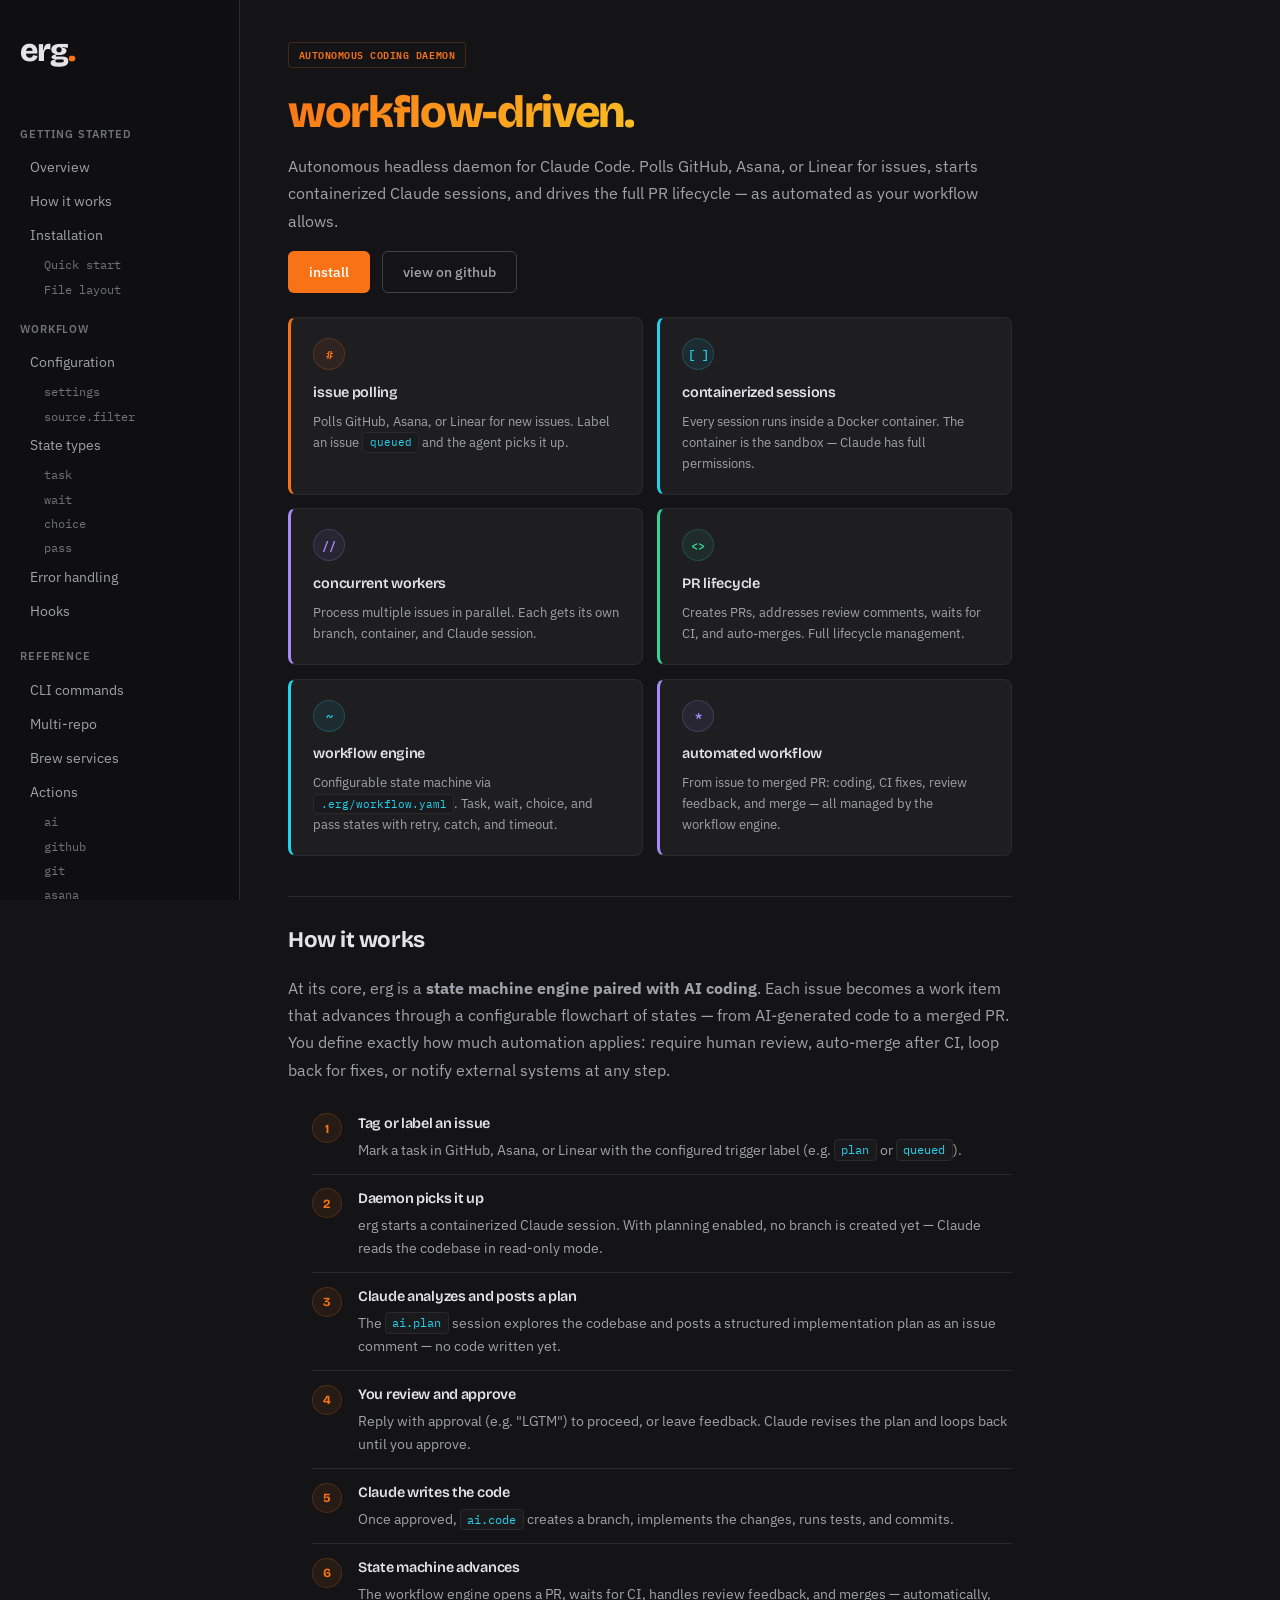
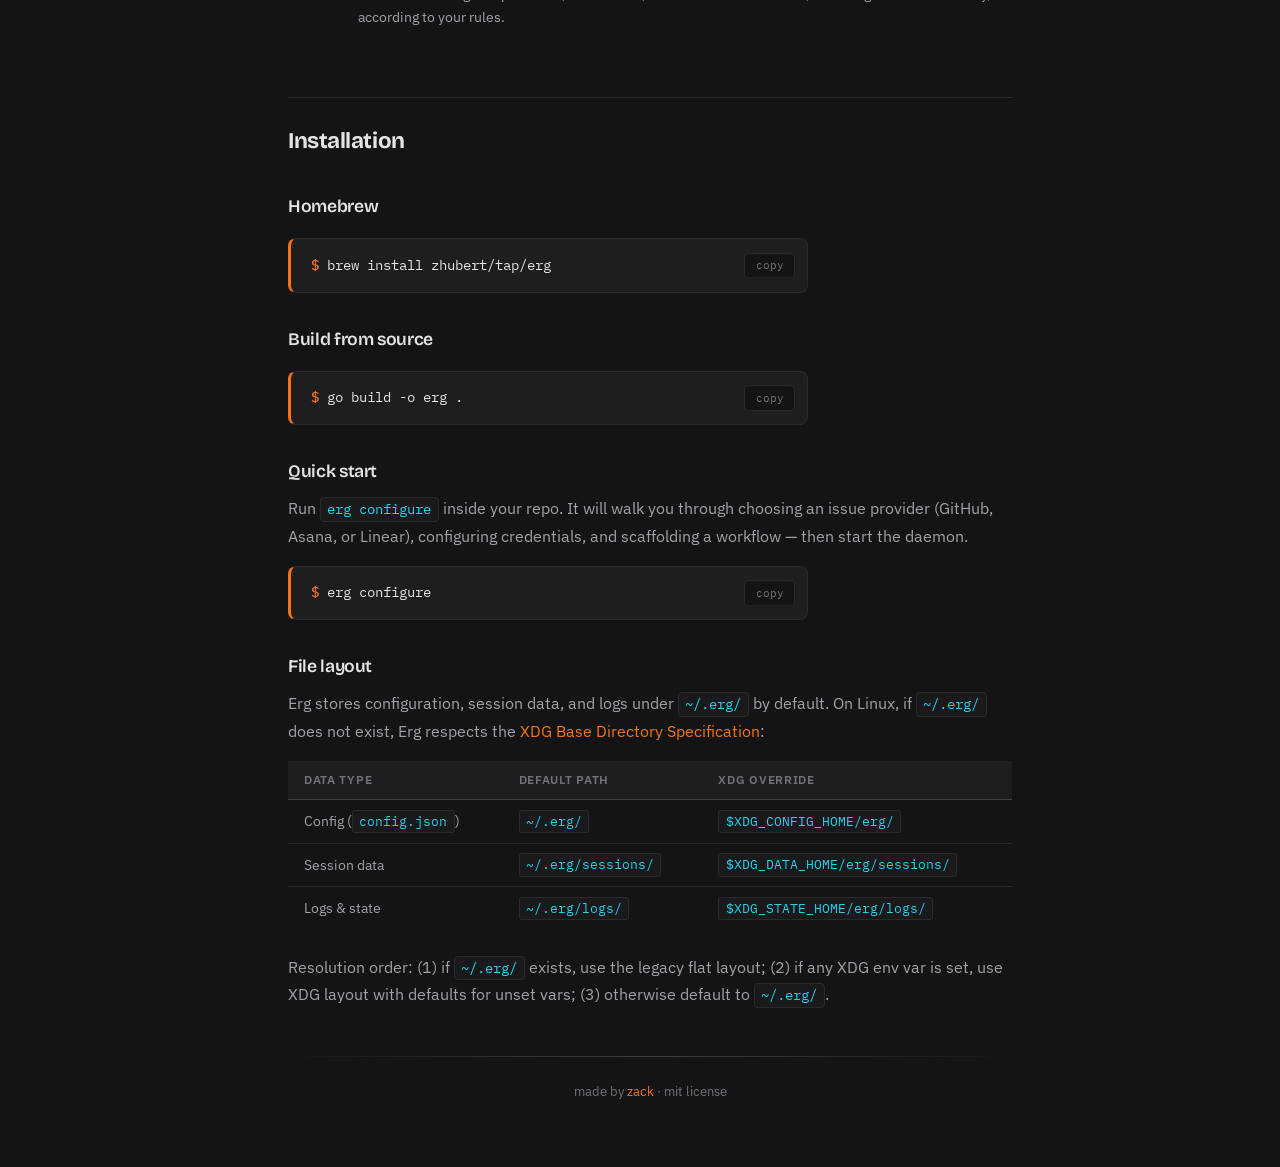
==== docs/index.html @ 769d83ad "Replace "does the work." tagline with descriptive copy Swap the pithy tagline for "workflow-driven a" ====
<!doctype html>
<html lang="en">
  <head>
    <meta charset="UTF-8" />
    <meta name="viewport" content="width=device-width, initial-scale=1.0" />
    <title>erg - autonomous headless daemon for claude code</title>
    <meta
      name="description"
      content="erg — workflow-driven autonomous coding daemon for Claude Code."
    />
    <link rel="preconnect" href="https://fonts.googleapis.com" />
    <link rel="preconnect" href="https://fonts.gstatic.com" crossorigin />
    <link
      href="https://fonts.googleapis.com/css2?family=Bricolage+Grotesque:opsz,wght@12..96,400;12..96,500;12..96,600;12..96,700;12..96,800&family=IBM+Plex+Sans:wght@400;500;600&family=IBM+Plex+Mono:wght@400;500;600&display=swap"
      rel="stylesheet"
    />
    <style>
      :root {
        --bg: #141416;
        --bg-sidebar: #0f0f11;
        --bg-card: #1e1e21;
        --bg-code: #1a1a1d;
        --bg-inset: #111113;
        --accent: #f97316;
        --accent-dim: #ea580c;
        --accent-bg: rgba(249, 115, 22, 0.08);
        --accent-border: rgba(249, 115, 22, 0.2);
        --cyan: #22d3ee;
        --green: #34d399;
        --violet: #a78bfa;
        --text: #e4e4e7;
        --text-muted: #a1a1aa;
        --text-dim: #71717a;
        --border: #2a2a2e;
        --border-light: #3f3f46;
      }

      * {
        margin: 0;
        padding: 0;
        box-sizing: border-box;
      }

      html {
        font-size: 100%;
        scroll-behavior: smooth;
        scroll-padding-top: 2rem;
      }

      body {
        font-family:
          "IBM Plex Sans",
          -apple-system,
          sans-serif;
        background: var(--bg);
        color: var(--text);
        line-height: 1.7;
        min-height: 100vh;
        -webkit-font-smoothing: antialiased;
        -webkit-text-size-adjust: 100%;
        text-size-adjust: 100%;
      }

      ::selection {
        background: var(--accent);
        color: #fff;
      }

      h1,
      h2,
      h3,
      h4 {
        font-family: "Bricolage Grotesque", sans-serif;
        letter-spacing: -0.02em;
      }

      code,
      pre {
        font-family: "IBM Plex Mono", monospace;
      }

      a {
        color: var(--accent);
        text-decoration: none;
      }

      a:hover {
        text-decoration: underline;
      }

      /* ---- Two-column layout ---- */

      .page {
        display: flex;
        min-height: 100vh;
      }

      /* ---- Sidebar ---- */

      .sidebar {
        width: 15rem;
        flex-shrink: 0;
        background: var(--bg-sidebar);
        border-right: 1px solid var(--border);
        position: sticky;
        top: 0;
        height: 100vh;
        overflow-y: auto;
        padding: 1.5rem 0;
        display: flex;
        flex-direction: column;
      }

      .sidebar-logo {
        padding: 0 1.25rem;
        margin-bottom: 1.75rem;
      }

      .sidebar-logo a {
        font-family: "Bricolage Grotesque", sans-serif;
        font-size: 2rem;
        font-weight: 800;
        color: var(--text);
        text-decoration: none;
        letter-spacing: -0.03em;
      }

      .sidebar-logo a span {
        color: var(--accent);
      }

      .sidebar-nav {
        list-style: none;
        flex: 1;
      }

      .sidebar-section {
        margin-bottom: 0.25rem;
      }

      .sidebar-section-title {
        display: block;
        padding: 0.4rem 1.25rem;
        font-size: 0.7rem;
        font-weight: 600;
        text-transform: uppercase;
        letter-spacing: 0.08em;
        color: var(--text-dim);
        margin-top: 0.75rem;
      }

      .sidebar-link {
        display: block;
        padding: 0.35rem 1.25rem 0.35rem 1.75rem;
        font-size: 0.85rem;
        color: var(--text-muted);
        text-decoration: none;
        transition:
          color 0.15s,
          background 0.15s;
        border-left: 2px solid transparent;
      }

      .sidebar-link:hover {
        color: var(--text);
        background: rgba(255, 255, 255, 0.03);
        text-decoration: none;
      }

      .sidebar-link.active {
        color: var(--accent);
        border-left-color: var(--accent);
        background: var(--accent-bg);
      }

      .sidebar-footer {
        padding: 1rem 1.25rem 0;
        border-top: 1px solid var(--border);
        margin-top: auto;
      }

      .sidebar-footer a {
        display: block;
        font-size: 0.78rem;
        color: var(--text-dim);
        padding: 0.2rem 0;
        text-decoration: none;
      }

      .sidebar-footer a:hover {
        color: var(--text-muted);
        text-decoration: none;
      }

      /* ---- Main content ---- */

      .main {
        flex: 1;
        min-width: 0;
        max-width: 820px;
        padding: 2.5rem 3rem 4rem;
      }

      /* ---- Content typography ---- */

      .main h1 {
        font-size: 2.5rem;
        font-weight: 800;
        color: var(--text);
        margin-bottom: 0.75rem;
      }

      .main h2 {
        font-size: 1.4rem;
        font-weight: 700;
        color: var(--text);
        margin-top: 3.5rem;
        margin-bottom: 1rem;
        padding-top: 1.5rem;
        border-top: 1px solid var(--border);
      }

      .main h2:first-of-type {
        margin-top: 2.5rem;
      }

      .main h3 {
        font-size: 1.1rem;
        font-weight: 600;
        color: var(--text);
        margin-top: 2rem;
        margin-bottom: 0.5rem;
      }

      .main h4 {
        font-size: 0.95rem;
        font-weight: 600;
        color: var(--text);
        margin-top: 1.5rem;
        margin-bottom: 0.4rem;
      }

      .main p {
        margin-bottom: 1rem;
        color: var(--text-muted);
      }

      .main p code,
      .main li code {
        background: var(--bg-code);
        color: var(--cyan);
        padding: 0.15rem 0.4rem;
        border-radius: 4px;
        font-size: 0.85em;
        border: 1px solid var(--border);
      }

      .main ul,
      .main ol {
        margin-bottom: 1rem;
        padding-left: 1.5rem;
        color: var(--text-muted);
      }

      .main li {
        margin-bottom: 0.35rem;
        font-size: 0.95rem;
      }

      /* ---- Hero area ---- */

      .hero-badge {
        display: inline-block;
        font-family: "IBM Plex Mono", monospace;
        font-size: 0.65rem;
        font-weight: 600;
        color: var(--accent);
        background: transparent;
        border: 1px solid var(--accent-border);
        border-radius: 3px;
        padding: 0.2rem 0.6rem;
        margin-bottom: 1.25rem;
        letter-spacing: 0.05em;
        text-transform: uppercase;
      }

      .hero-tagline {
        font-family: "Bricolage Grotesque", sans-serif;
        font-size: 2.8rem;
        font-weight: 800;
        color: var(--text);
        margin-bottom: 1rem;
        letter-spacing: -0.03em;
        line-height: 1.1;
      }

      .hero-tagline-accent {
        background: linear-gradient(135deg, var(--accent), #fbbf24);
        -webkit-background-clip: text;
        -webkit-text-fill-color: transparent;
        background-clip: text;
      }

      .hero-cta {
        display: inline-flex;
        gap: 0.75rem;
        margin-bottom: 0.5rem;
      }

      .btn {
        display: inline-flex;
        align-items: center;
        padding: 0.55rem 1.25rem;
        border-radius: 6px;
        font-family: "IBM Plex Sans", sans-serif;
        font-size: 0.85rem;
        font-weight: 500;
        text-decoration: none;
        transition: all 0.15s;
        border: 1px solid transparent;
      }

      .btn:hover {
        text-decoration: none;
      }

      .btn-primary {
        background: var(--accent);
        color: #fff;
      }

      .btn-primary:hover {
        background: var(--accent-dim);
      }

      .btn-ghost {
        background: transparent;
        color: var(--text-muted);
        border-color: var(--border-light);
      }

      .btn-ghost:hover {
        color: var(--text);
        border-color: var(--text-dim);
      }

      /* ---- Feature grid ---- */

      .feature-grid {
        display: grid;
        grid-template-columns: repeat(2, 1fr);
        gap: 0.85rem;
        margin: 1rem 0 1.5rem;
      }

      .feature-item {
        background: var(--bg-card);
        border: 1px solid var(--border);
        border-left: 3px solid var(--accent);
        border-radius: 8px;
        padding: 1.25rem 1.4rem;
        transition:
          transform 0.15s,
          border-color 0.15s,
          box-shadow 0.15s;
      }

      .feature-item:nth-child(2) {
        border-left-color: var(--cyan);
      }
      .feature-item:nth-child(3) {
        border-left-color: var(--violet);
      }
      .feature-item:nth-child(4) {
        border-left-color: var(--green);
      }
      .feature-item:nth-child(5) {
        border-left-color: var(--cyan);
      }
      .feature-item:nth-child(6) {
        border-left-color: var(--violet);
      }

      .feature-item:hover {
        border-color: var(--border-light);
        transform: scale(1.01);
        box-shadow: 0 2px 12px rgba(0, 0, 0, 0.2);
      }
      .feature-item:hover {
        border-left-color: var(--accent);
      }
      .feature-item:nth-child(2):hover {
        border-left-color: var(--cyan);
      }
      .feature-item:nth-child(3):hover {
        border-left-color: var(--violet);
      }
      .feature-item:nth-child(4):hover {
        border-left-color: var(--green);
      }
      .feature-item:nth-child(5):hover {
        border-left-color: var(--cyan);
      }
      .feature-item:nth-child(6):hover {
        border-left-color: var(--violet);
      }

      .feature-item h4 {
        font-size: 0.9rem;
        font-weight: 600;
        color: var(--text);
        margin: 0 0 0.35rem;
      }

      .feature-item .fi-icon {
        font-family: "IBM Plex Mono", monospace;
        font-size: 0.75rem;
        font-weight: 600;
        color: var(--accent);
        margin-bottom: 0.65rem;
        display: inline-flex;
        align-items: center;
        justify-content: center;
        width: 2rem;
        height: 2rem;
        border-radius: 50%;
        background: var(--accent-bg);
        border: 1px solid var(--accent-border);
      }

      .feature-item:nth-child(2) .fi-icon {
        color: var(--cyan);
        background: rgba(34, 211, 238, 0.08);
        border-color: rgba(34, 211, 238, 0.2);
      }
      .feature-item:nth-child(3) .fi-icon {
        color: var(--violet);
        background: rgba(167, 139, 250, 0.08);
        border-color: rgba(167, 139, 250, 0.2);
      }
      .feature-item:nth-child(4) .fi-icon {
        color: var(--green);
        background: rgba(52, 211, 153, 0.08);
        border-color: rgba(52, 211, 153, 0.2);
      }
      .feature-item:nth-child(5) .fi-icon {
        color: var(--cyan);
        background: rgba(34, 211, 238, 0.08);
        border-color: rgba(34, 211, 238, 0.2);
      }
      .feature-item:nth-child(6) .fi-icon {
        color: var(--violet);
        background: rgba(167, 139, 250, 0.08);
        border-color: rgba(167, 139, 250, 0.2);
      }

      .feature-item p {
        font-size: 0.82rem;
        color: var(--text-muted);
        line-height: 1.6;
        margin: 0;
      }

      /* ---- Steps (how it works) ---- */

      .steps-list {
        list-style: none;
        padding: 0;
        margin: 1rem 0 1.5rem;
        counter-reset: step;
      }

      .steps-list li {
        counter-increment: step;
        display: flex;
        gap: 1rem;
        align-items: flex-start;
        padding: 0.75rem 0;
        border-bottom: 1px solid var(--border);
        margin: 0;
      }

      .steps-list li:last-child {
        border-bottom: none;
      }

      .steps-list li::before {
        content: counter(step);
        display: flex;
        align-items: center;
        justify-content: center;
        width: 1.75rem;
        height: 1.75rem;
        border-radius: 50%;
        background: var(--accent-bg);
        border: 1px solid var(--accent-border);
        color: var(--accent);
        font-family: "Bricolage Grotesque", sans-serif;
        font-size: 0.78rem;
        font-weight: 700;
        flex-shrink: 0;
        margin-top: 0.1rem;
      }

      .step-body h4 {
        font-size: 0.9rem;
        font-weight: 600;
        color: var(--text);
        margin: 0 0 0.15rem;
      }

      .step-body p {
        font-size: 0.85rem;
        color: var(--text-muted);
        margin: 0;
      }

      /* ---- State diagram ---- */

      .state-flow {
        display: flex;
        align-items: flex-start;
        gap: 0;
        padding: 1.25rem 0;
        overflow-x: auto;
        margin: 0.5rem 0 0.75rem;
      }

      .sf-node {
        display: flex;
        flex-direction: column;
        align-items: center;
        gap: 0.25rem;
        flex-shrink: 0;
      }

      .sf-box {
        font-family: "IBM Plex Mono", monospace;
        font-size: 0.78rem;
        font-weight: 500;
        padding: 0.45rem 0.85rem;
        border-radius: 6px;
        border: 1px solid var(--border);
        background: var(--bg-card);
        color: var(--text);
        white-space: nowrap;
        transition: border-color 0.15s;
      }

      .sf-box.sf-task {
        border-color: rgba(249, 115, 22, 0.3);
        background: rgba(249, 115, 22, 0.06);
      }
      .sf-box.sf-wait {
        border-color: rgba(167, 139, 250, 0.3);
        background: rgba(167, 139, 250, 0.06);
      }
      .sf-box.sf-done {
        border-color: rgba(52, 211, 153, 0.3);
        background: rgba(52, 211, 153, 0.06);
      }

      .sf-type {
        font-family: "IBM Plex Mono", monospace;
        font-size: 0.65rem;
        color: var(--text-dim);
      }

      .sf-step {
        display: flex;
        align-items: flex-start;
      }

      .sf-arrow {
        color: var(--text-dim);
        font-size: 0.75rem;
        padding: 0 0.35rem;
        flex-shrink: 0;
        user-select: none;
        line-height: 1;
        /* Match sf-box height: 0.78rem line + 0.45rem*2 padding + 2px border */
        height: calc(0.78rem * 1.75 + 0.9rem + 2px);
        display: flex;
        align-items: center;
      }

      .state-note {
        font-size: 0.82rem;
        color: var(--text-dim);
        margin-bottom: 1.5rem;
      }

      /* ---- Code block ---- */

      .code-block {
        background: var(--bg-inset);
        border: 1px solid var(--border);
        border-radius: 8px;
        overflow: hidden;
        margin: 1rem 0 1.5rem;
      }

      .code-header {
        background: var(--bg-card);
        border-bottom: 1px solid var(--border);
        padding: 0.5rem 1rem;
        display: flex;
        align-items: center;
        justify-content: space-between;
      }

      .code-filename {
        font-family: "IBM Plex Mono", monospace;
        font-size: 0.75rem;
        color: var(--text-dim);
      }

      .code-block pre {
        margin: 0;
        padding: 1rem 1.25rem;
        font-size: 0.8rem;
        line-height: 1.75;
        overflow-x: auto;
        color: var(--text-muted);
      }

      .code-block .ck {
        color: var(--accent);
      }
      .code-block .cv {
        color: var(--text);
      }
      .code-block .cc {
        color: var(--text-dim);
        font-style: italic;
      }
      .code-block .cs {
        color: var(--green);
      }
      .code-block .ca {
        color: var(--violet);
      }

      /* ---- Example tabs ---- */

      .example-tabs {
        margin: 1rem 0 1.5rem;
      }

      .tab-bar {
        display: flex;
        gap: 0.35rem;
        margin-bottom: 0.5rem;
      }

      .tab-btn {
        background: transparent;
        border: 1px solid var(--border);
        border-radius: 4px;
        color: var(--text-dim);
        padding: 0.3rem 0.8rem;
        font-family: "IBM Plex Mono", monospace;
        font-size: 0.73rem;
        cursor: pointer;
        transition:
          color 0.15s,
          border-color 0.15s,
          background 0.15s;
      }

      .tab-btn.active {
        color: var(--accent);
        border-color: var(--accent-border);
        background: var(--accent-bg);
      }

      .tab-btn:hover:not(.active) {
        color: var(--text-muted);
        border-color: var(--border-light);
      }

      .example-tabs [data-panel="yaml"] .code-block {
        margin: 0;
      }

      .diagram-panel {
        background: var(--bg-inset);
        border: 1px solid var(--border);
        border-radius: 8px;
        padding: 1.5rem 1rem;
        overflow-x: auto;
      }

      .diagram-panel svg {
        max-width: 100%;
        height: auto;
        display: block;
        margin: 0 auto;
      }

      /* ---- Info cards ---- */

      .info-grid {
        display: grid;
        grid-template-columns: repeat(2, 1fr);
        gap: 0.75rem;
        margin: 1rem 0 1.5rem;
      }

      .info-card {
        background: var(--bg-card);
        border: 1px solid var(--border);
        border-radius: 8px;
        padding: 1rem 1.15rem;
      }

      .info-card h4 {
        font-size: 0.88rem;
        font-weight: 600;
        color: var(--text);
        margin: 0 0 0.3rem;
      }

      .info-card p {
        font-size: 0.8rem;
        color: var(--text-muted);
        line-height: 1.6;
        margin: 0;
      }

      /* ---- CLI reference table ---- */

      .cli-table {
        width: 100%;
        border-collapse: collapse;
        margin: 1rem 0 1.5rem;
        font-size: 0.85rem;
      }

      .cli-table th {
        text-align: left;
        padding: 0.6rem 1rem;
        font-weight: 600;
        color: var(--text-dim);
        font-size: 0.72rem;
        text-transform: uppercase;
        letter-spacing: 0.06em;
        border-bottom: 1px solid var(--border-light);
        background: var(--bg-card);
      }

      .cli-table td {
        padding: 0.6rem 1rem;
        border-bottom: 1px solid var(--border);
        color: var(--text-muted);
      }

      .cli-table td code {
        background: var(--bg-code);
        color: var(--cyan);
        padding: 0.15rem 0.4rem;
        border-radius: 3px;
        font-size: 0.82rem;
        border: 1px solid var(--border);
      }

      .cli-table tr:last-child td {
        border-bottom: none;
      }

      /* ---- Install block ---- */

      .install-block {
        background: var(--bg-card);
        border: 1px solid var(--border);
        border-left: 3px solid var(--accent);
        border-radius: 8px;
        padding: 0.9rem 1.25rem;
        position: relative;
        display: flex;
        align-items: center;
        gap: 0.5rem;
        margin: 1rem 0;
        max-width: 520px;
      }

      .install-block .prompt-char {
        color: var(--accent);
        user-select: none;
        font-family: "IBM Plex Mono", monospace;
        font-weight: 500;
        font-size: 0.88rem;
      }

      .install-block code {
        font-size: 0.88rem;
        color: var(--text);
      }

      .copy-btn {
        position: absolute;
        right: 0.75rem;
        top: 50%;
        transform: translateY(-50%);
        background: var(--bg);
        border: 1px solid var(--border);
        color: var(--text-dim);
        padding: 0.3rem 0.65rem;
        border-radius: 4px;
        font-family: "IBM Plex Mono", monospace;
        font-size: 0.7rem;
        cursor: pointer;
        transition: all 0.15s;
      }

      .copy-btn:hover {
        border-color: var(--accent);
        color: var(--accent);
        box-shadow: 0 0 8px rgba(249, 115, 22, 0.15);
      }

      .copy-btn.copied {
        border-color: var(--green);
        color: var(--green);
      }

      /* ---- Mobile sidebar toggle ---- */

      .mobile-header {
        display: none;
        position: sticky;
        top: 0;
        z-index: 100;
        background: var(--bg-sidebar);
        border-bottom: 1px solid var(--border);
        padding: 0.75rem 1rem;
        align-items: center;
        justify-content: space-between;
      }

      .mobile-header .logo-text {
        font-family: "Bricolage Grotesque", sans-serif;
        font-size: 1.1rem;
        font-weight: 800;
        color: var(--text);
      }

      .mobile-header .logo-text span {
        color: var(--accent);
      }

      .menu-btn {
        background: none;
        border: 1px solid var(--border);
        color: var(--text-muted);
        padding: 0.3rem 0.6rem;
        border-radius: 4px;
        font-family: "IBM Plex Mono", monospace;
        font-size: 0.75rem;
        cursor: pointer;
      }

      /* ---- Responsive ---- */

      @media (max-width: 860px) {
        .sidebar {
          position: fixed;
          left: -16.25rem;
          z-index: 200;
          transition: left 0.25s ease;
          box-shadow: 4px 0 20px rgba(0, 0, 0, 0.5);
        }

        .sidebar.open {
          left: 0;
        }

        .sidebar-overlay {
          display: none;
          position: fixed;
          inset: 0;
          background: rgba(0, 0, 0, 0.5);
          z-index: 199;
        }

        .sidebar-overlay.open {
          display: block;
        }

        .mobile-header {
          display: flex;
        }

        .main {
          padding: 1.5rem 1.25rem 3rem;
        }

        .feature-grid,
        .info-grid {
          grid-template-columns: 1fr;
        }

        .feature-item,
        .info-card,
        .action-ref {
          overflow: hidden;
          overflow-wrap: break-word;
          word-break: break-word;
          min-width: 0;
        }

        .install-block {
          max-width: 100%;
          flex-wrap: wrap;
        }

        .cli-table {
          display: block;
          overflow-x: auto;
          -webkit-overflow-scrolling: touch;
        }

        .state-flow {
          padding: 1rem 0;
          flex-wrap: wrap;
        }
      }

      /* ---- Sidebar sub-links (category TOC) ---- */

      .sidebar-sublink {
        display: block;
        padding: 0.2rem 1.25rem 0.2rem 2.75rem;
        font-size: 0.75rem;
        font-family: "IBM Plex Mono", monospace;
        color: var(--text-dim);
        text-decoration: none;
        transition: color 0.15s;
        line-height: 1.5;
      }

      .sidebar-sublink:hover {
        color: var(--text-muted);
        text-decoration: none;
      }

      /* ---- Action reference ---- */

      .action-ref {
        background: var(--bg-card);
        border: 1px solid var(--border);
        border-radius: 8px;
        padding: 1.25rem 1.5rem;
        margin-bottom: 1rem;
      }

      .action-header {
        display: flex;
        align-items: center;
        gap: 0.6rem;
        margin-bottom: 0.5rem;
      }

      .action-title {
        font-family: "IBM Plex Mono", monospace;
        font-size: 0.95rem;
        font-weight: 600;
        color: var(--accent);
        display: flex;
        align-items: center;
        gap: 0.5rem;
      }

      .action-title::before {
        content: "";
        display: inline-block;
        width: 7px;
        height: 7px;
        border-radius: 50%;
        background: var(--accent);
        flex-shrink: 0;
      }

      .action-header:has(.badge-async) .action-title::before {
        background: var(--violet);
      }

      .action-header:has(.badge-sync) .action-title::before {
        background: var(--green);
      }

      .action-desc {
        font-size: 0.88rem;
        color: var(--text-muted);
        margin-bottom: 0.75rem;
        line-height: 1.6;
      }

      .badge {
        display: inline-block;
        font-family: "IBM Plex Mono", monospace;
        font-size: 0.63rem;
        font-weight: 500;
        padding: 0.15rem 0.5rem;
        border-radius: 100px;
        flex-shrink: 0;
      }

      .badge-async {
        background: rgba(167, 139, 250, 0.1);
        border: 1px solid rgba(167, 139, 250, 0.25);
        color: var(--violet);
      }

      .badge-sync {
        background: rgba(52, 211, 153, 0.1);
        border: 1px solid rgba(52, 211, 153, 0.25);
        color: var(--green);
      }

      .param-section {
        margin-top: 0.85rem;
      }

      .param-section-title {
        font-size: 0.68rem;
        font-weight: 600;
        color: var(--text-dim);
        text-transform: uppercase;
        letter-spacing: 0.07em;
        margin-bottom: 0.4rem;
      }

      .param-table {
        width: 100%;
        border-collapse: collapse;
        font-size: 0.82rem;
        border-radius: 6px;
        overflow: hidden;
        border: 1px solid var(--border);
      }

      .param-table th {
        text-align: left;
        padding: 0.4rem 0.75rem;
        font-size: 0.66rem;
        font-weight: 600;
        color: var(--text-dim);
        text-transform: uppercase;
        letter-spacing: 0.07em;
        background: var(--bg-inset);
        border-bottom: 1px solid var(--border-light);
      }

      .param-table td {
        padding: 0.45rem 0.75rem;
        border-bottom: 1px solid var(--border);
        color: var(--text-muted);
        vertical-align: top;
      }

      .param-table td:first-child {
        font-family: "IBM Plex Mono", monospace;
        color: var(--cyan);
        font-size: 0.8rem;
        white-space: nowrap;
      }

      .param-table td:nth-child(2) {
        font-family: "IBM Plex Mono", monospace;
        color: var(--text-dim);
        font-size: 0.78rem;
        white-space: nowrap;
      }

      .param-table tr:last-child td {
        border-bottom: none;
      }

      .param-none {
        font-size: 0.82rem;
        color: var(--text-dim);
        margin-top: 0.35rem;
      }

      @media (max-width: 480px) {
        .hero-tagline {
          font-size: 1.8rem;
        }

        .hero-cta {
          flex-direction: column;
        }

        .btn {
          width: 100%;
          justify-content: center;
          max-width: 280px;
        }

        .cli-table {
          font-size: 0.78rem;
        }

        .cli-table th,
        .cli-table td {
          padding: 0.5rem 0.6rem;
        }

        .code-block pre {
          font-size: 0.72rem;
          padding: 0.75rem 1rem;
        }

        .action-ref {
          padding: 1rem;
        }

        .action-title {
          font-size: 0.85rem;
        }

        .action-desc {
          font-size: 0.82rem;
        }
      }

      /* ---- Scrollable param-table on narrow phones ---- */
      @media (max-width: 560px) {
        .param-section {
          overflow-x: auto;
          -webkit-overflow-scrolling: touch;
          margin-left: -0.25rem;
          margin-right: -0.25rem;
        }

        .param-table {
          font-size: 0.75rem;
          width: max-content;
          min-width: 100%;
        }

        .param-table th {
          white-space: nowrap;
        }

        .param-table th,
        .param-table td {
          padding: 0.35rem 0.5rem;
        }

        .param-table td:first-child {
          font-size: 0.73rem;
        }

        .param-table td:nth-child(2) {
          font-size: 0.7rem;
        }

        .install-block {
          gap: 0.35rem;
        }

        .install-block code {
          font-size: 0.78rem;
        }

        .copy-btn {
          position: static;
          transform: none;
          flex-shrink: 0;
          padding: 0.25rem 0.5rem;
          font-size: 0.65rem;
        }
      }
    </style>
    <script src="./mermaid.min.js"></script>
  </head>
  <body>
    <div class="mobile-header">
      <span class="logo-text">erg<span>.</span></span>
      <button class="menu-btn" onclick="toggleSidebar()">menu</button>
    </div>

    <div
      class="sidebar-overlay"
      id="sidebarOverlay"
      onclick="toggleSidebar()"
    ></div>

    <div class="page">
      <nav class="sidebar" id="sidebar">
        <div class="sidebar-logo">
          <a href="index.html">erg<span>.</span></a>
        </div>
        <ul class="sidebar-nav">
          <li class="sidebar-section">
            <span class="sidebar-section-title">Getting started</span>
            <a href="#overview" class="sidebar-link">Overview</a>
            <a href="#how-it-works" class="sidebar-link">How it works</a>
            <a href="#install" class="sidebar-link">Installation</a>
            <a href="#quickstart" class="sidebar-sublink">Quick start</a>
            <a href="#file-layout" class="sidebar-sublink">File layout</a>
          </li>
          <li class="sidebar-section">
            <span class="sidebar-section-title">Workflow</span>
            <a href="workflow.html#workflow" class="sidebar-link">Configuration</a>
            <a href="workflow.html#settings" class="sidebar-sublink">settings</a>
            <a href="workflow.html#source-filter" class="sidebar-sublink">source.filter</a>
            <a href="workflow.html#states" class="sidebar-link">State types</a>
            <a href="workflow.html#state-task" class="sidebar-sublink">task</a>
            <a href="workflow.html#state-wait" class="sidebar-sublink">wait</a>
            <a href="workflow.html#state-choice" class="sidebar-sublink">choice</a>
            <a href="workflow.html#state-pass" class="sidebar-sublink">pass</a>
            <a href="workflow.html#error-handling" class="sidebar-link">Error handling</a>
            <a href="workflow.html#hooks" class="sidebar-link">Hooks</a>
          </li>
          <li class="sidebar-section">
            <span class="sidebar-section-title">Reference</span>
            <a href="cli.html#cli" class="sidebar-link">CLI commands</a>
            <a href="multi-repo.html#multi-repo" class="sidebar-link">Multi-repo</a>
            <a href="multi-repo.html#services" class="sidebar-link">Brew services</a>
            <a href="actions.html#actions" class="sidebar-link">Actions</a>
            <a href="actions.html#actions-ai" class="sidebar-sublink">ai</a>
            <a href="actions.html#actions-github" class="sidebar-sublink">github</a>
            <a href="actions.html#actions-git" class="sidebar-sublink">git</a>
            <a href="actions.html#actions-asana" class="sidebar-sublink">asana</a>
            <a href="actions.html#actions-linear" class="sidebar-sublink">linear</a>
            <a href="actions.html#actions-slack" class="sidebar-sublink">slack</a>
            <a href="actions.html#actions-webhook" class="sidebar-sublink">webhook</a>
            <a href="actions.html#actions-workflow" class="sidebar-sublink">workflow</a>
            <a href="events.html#events" class="sidebar-link">Wait events</a>
            <a href="events.html#events-pr" class="sidebar-sublink">pr</a>
            <a href="events.html#events-ci" class="sidebar-sublink">ci</a>
            <a href="events.html#events-plan" class="sidebar-sublink">plan</a>
            <a href="events.html#events-asana" class="sidebar-sublink">asana</a>
            <a href="events.html#events-linear" class="sidebar-sublink">linear</a>
            <a href="events.html#events-gate" class="sidebar-sublink">gate</a>
          </li>
          <li class="sidebar-section">
            <span class="sidebar-section-title">Examples</span>
            <a href="examples.html#examples" class="sidebar-link">Example workflows</a>
            <a href="examples.html#example-minimal" class="sidebar-sublink">Minimal</a>
            <a href="examples.html#example-supervised" class="sidebar-sublink">Supervised</a>
            <a href="examples.html#example-ci-gate" class="sidebar-sublink">CI gate</a>
            <a href="examples.html#example-label-tracking" class="sidebar-sublink">Label tracking</a>
            <a href="examples.html#example-asana-kanban" class="sidebar-sublink">Asana kanban</a>
          </li>
        </ul>
        <div class="sidebar-footer">
          <a href="https://github.com/zhubert/erg">GitHub</a>
          <a href="https://github.com/zhubert/erg/issues">Issues</a>
        </div>
      </nav>

      <!-- Content -->
      <main class="main">
        <!-- Overview -->
        <section id="overview">
          <span class="hero-badge">autonomous coding daemon</span>
          <p class="hero-tagline">
            <span class="hero-tagline-accent">workflow-driven.</span>
          </p>
          <p>
            Autonomous headless daemon for Claude Code. Polls GitHub, Asana, or
            Linear for issues, starts containerized Claude sessions, and drives
            the full PR lifecycle &mdash; as automated as your workflow allows.
          </p>
          <div class="hero-cta">
            <a href="#install" class="btn btn-primary">install</a>
            <a href="https://github.com/zhubert/erg" class="btn btn-ghost"
              >view on github</a
            >
          </div>
        </section>

        <div class="feature-grid">
          <div class="feature-item">
            <span class="fi-icon">#</span>
            <h4>issue polling</h4>
            <p>
              Polls GitHub, Asana, or Linear for new issues. Label an issue
              <code>queued</code> and the agent picks it up.
            </p>
          </div>
          <div class="feature-item">
            <span class="fi-icon">[ ]</span>
            <h4>containerized sessions</h4>
            <p>
              Every session runs inside a Docker container. The container is the
              sandbox &mdash; Claude has full permissions.
            </p>
          </div>
          <div class="feature-item">
            <span class="fi-icon">//</span>
            <h4>concurrent workers</h4>
            <p>
              Process multiple issues in parallel. Each gets its own branch,
              container, and Claude session.
            </p>
          </div>
          <div class="feature-item">
            <span class="fi-icon">&lt;&gt;</span>
            <h4>PR lifecycle</h4>
            <p>
              Creates PRs, addresses review comments, waits for CI, and
              auto-merges. Full lifecycle management.
            </p>
          </div>
          <div class="feature-item">
            <span class="fi-icon">~</span>
            <h4>workflow engine</h4>
            <p>
              Configurable state machine via <code>.erg/workflow.yaml</code>.
              Task, wait, choice, and pass states with retry, catch, and
              timeout.
            </p>
          </div>
          <div class="feature-item">
            <span class="fi-icon">*</span>
            <h4>automated workflow</h4>
            <p>
              From issue to merged PR: coding, CI fixes, review feedback, and
              merge — all managed by the workflow engine.
            </p>
          </div>
        </div>

        <!-- How it works -->
        <h2 id="how-it-works">How it works</h2>
        <p>
          At its core, erg is a
          <strong>state machine engine paired with AI coding</strong>. Each
          issue becomes a work item that advances through a configurable
          flowchart of states — from AI-generated code to a merged PR. You
          define exactly how much automation applies: require human review,
          auto-merge after CI, loop back for fixes, or notify external systems
          at any step.
        </p>
        <ol class="steps-list">
          <li>
            <div class="step-body">
              <h4>Tag or label an issue</h4>
              <p>
                Mark a task in GitHub, Asana, or Linear with the configured
                trigger label (e.g. <code>plan</code> or <code>queued</code>).
              </p>
            </div>
          </li>
          <li>
            <div class="step-body">
              <h4>Daemon picks it up</h4>
              <p>
                erg starts a containerized Claude session. With planning
                enabled, no branch is created yet — Claude reads the codebase in
                read-only mode.
              </p>
            </div>
          </li>
          <li>
            <div class="step-body">
              <h4>Claude analyzes and posts a plan</h4>
              <p>
                The <code>ai.plan</code> session explores the codebase and posts
                a structured implementation plan as an issue comment — no code
                written yet.
              </p>
            </div>
          </li>
          <li>
            <div class="step-body">
              <h4>You review and approve</h4>
              <p>
                Reply with approval (e.g. "LGTM") to proceed, or leave feedback.
                Claude revises the plan and loops back until you approve.
              </p>
            </div>
          </li>
          <li>
            <div class="step-body">
              <h4>Claude writes the code</h4>
              <p>
                Once approved, <code>ai.code</code> creates a branch, implements
                the changes, runs tests, and commits.
              </p>
            </div>
          </li>
          <li>
            <div class="step-body">
              <h4>State machine advances</h4>
              <p>
                The workflow engine opens a PR, waits for CI, handles review
                feedback, and merges — automatically, according to your rules.
              </p>
            </div>
          </li>
        </ol>

        <!-- Installation -->
        <h2 id="install">Installation</h2>
        <h3>Homebrew</h3>
        <div class="install-block">
          <span class="prompt-char">$</span>
          <code>brew install zhubert/tap/erg</code>
          <button
            class="copy-btn"
            onclick="copyCmd(this, 'brew install zhubert/tap/erg')"
          >
            copy
          </button>
        </div>

        <h3>Build from source</h3>
        <div class="install-block">
          <span class="prompt-char">$</span>
          <code>go build -o erg .</code>
          <button class="copy-btn" onclick="copyCmd(this, 'go build -o erg .')">
            copy
          </button>
        </div>

        <h3 id="quickstart">Quick start</h3>
        <p>
          Run <code>erg configure</code> inside your repo. It will walk you through
          choosing an issue provider (GitHub, Asana, or Linear), configuring
          credentials, and scaffolding a workflow — then start the daemon.
        </p>
        <div class="install-block">
          <span class="prompt-char">$</span>
          <code>erg configure</code>
          <button class="copy-btn" onclick="copyCmd(this, 'erg configure')">
            copy
          </button>
        </div>


        <h3 id="file-layout">File layout</h3>
        <p>
          Erg stores configuration, session data, and logs under
          <code>~/.erg/</code> by default. On Linux, if <code>~/.erg/</code>
          does not exist, Erg respects the
          <a href="https://specifications.freedesktop.org/basedir-spec/latest/">XDG Base Directory Specification</a>:
        </p>
        <table class="cli-table">
          <thead>
            <tr>
              <th>Data type</th>
              <th>Default path</th>
              <th>XDG override</th>
            </tr>
          </thead>
          <tbody>
            <tr>
              <td>Config (<code>config.json</code>)</td>
              <td><code>~/.erg/</code></td>
              <td><code>$XDG_CONFIG_HOME/erg/</code></td>
            </tr>
            <tr>
              <td>Session data</td>
              <td><code>~/.erg/sessions/</code></td>
              <td><code>$XDG_DATA_HOME/erg/sessions/</code></td>
            </tr>
            <tr>
              <td>Logs &amp; state</td>
              <td><code>~/.erg/logs/</code></td>
              <td><code>$XDG_STATE_HOME/erg/logs/</code></td>
            </tr>
          </tbody>
        </table>
        <p>
          Resolution order: (1) if <code>~/.erg/</code> exists, use the legacy
          flat layout; (2) if any XDG env var is set, use XDG layout with
          defaults for unset vars; (3) otherwise default to <code>~/.erg/</code>.
        </p>

        <div
          style="
            margin-top: 3rem;
            padding-top: 1.5rem;
            border-top: 1px solid transparent;
            border-image: linear-gradient(
                90deg,
                transparent,
                var(--border-light),
                transparent
              )
              1;
            font-size: 0.8rem;
            color: var(--text-dim);
            text-align: center;
          "
        >
          made by
          <a href="https://www.zhubert.com" style="color: var(--accent)"
            >zack</a
          >
          &middot; mit license
        </div>
      </main>
    </div>

    <script>
      mermaid.initialize({ startOnLoad: false, theme: "dark" });

      function switchTab(btn, tab) {
        var tabs = btn.closest(".example-tabs");
        tabs.querySelectorAll(".tab-btn").forEach(function (b) {
          b.classList.remove("active");
        });
        btn.classList.add("active");
        tabs.querySelectorAll("[data-panel]").forEach(function (p) {
          p.style.display = "none";
        });
        var panel = tabs.querySelector('[data-panel="' + tab + '"]');
        if (panel) panel.style.display = "";
        if (tab === "diagram" && !tabs.dataset.rendered) {
          tabs.dataset.rendered = "1";
          var el = tabs.querySelector(".mermaid");
          if (el) mermaid.run({ nodes: [el] });
        }
      }

      function copyCmd(btn, cmd) {
        navigator.clipboard.writeText(cmd).then(function () {
          btn.textContent = "copied";
          btn.classList.add("copied");
          setTimeout(function () {
            btn.textContent = "copy";
            btn.classList.remove("copied");
          }, 2000);
        });
      }

      function toggleSidebar() {
        document.getElementById("sidebar").classList.toggle("open");
        document.getElementById("sidebarOverlay").classList.toggle("open");
      }

      // Scroll spy for sidebar
      (function () {
        var links = document.querySelectorAll(".sidebar-link");
        var sections = [];
        links.forEach(function (link) {
          var id = link.getAttribute("href");
          if (id && id.startsWith("#")) {
            var el = document.querySelector(id);
            if (el) sections.push({ el: el, link: link });
          }
        });

        function update() {
          var scrollY = window.scrollY + 80;
          var current = sections[0];
          for (var i = 0; i < sections.length; i++) {
            if (sections[i].el.offsetTop <= scrollY) {
              current = sections[i];
            }
          }
          links.forEach(function (l) {
            l.classList.remove("active");
          });
          if (current) current.link.classList.add("active");
        }

        window.addEventListener("scroll", update, { passive: true });
        update();
      })();

      // Close sidebar on link click (mobile)
      document
        .querySelectorAll(".sidebar-link, .sidebar-sublink")
        .forEach(function (link) {
          link.addEventListener("click", function () {
            if (window.innerWidth <= 860) {
              document.getElementById("sidebar").classList.remove("open");
              document
                .getElementById("sidebarOverlay")
                .classList.remove("open");
            }
          });
        });

      // Label param-table cells for responsive stacking
      document.querySelectorAll(".param-table").forEach(function (table) {
        var headers = Array.from(table.querySelectorAll("thead th")).map(
          function (th) {
            return th.textContent.trim();
          },
        );
        table.querySelectorAll("tbody tr").forEach(function (row) {
          row.querySelectorAll("td").forEach(function (td, i) {
            if (headers[i]) td.setAttribute("data-label", headers[i]);
          });
        });
      });
    </script>
  </body>
</html>
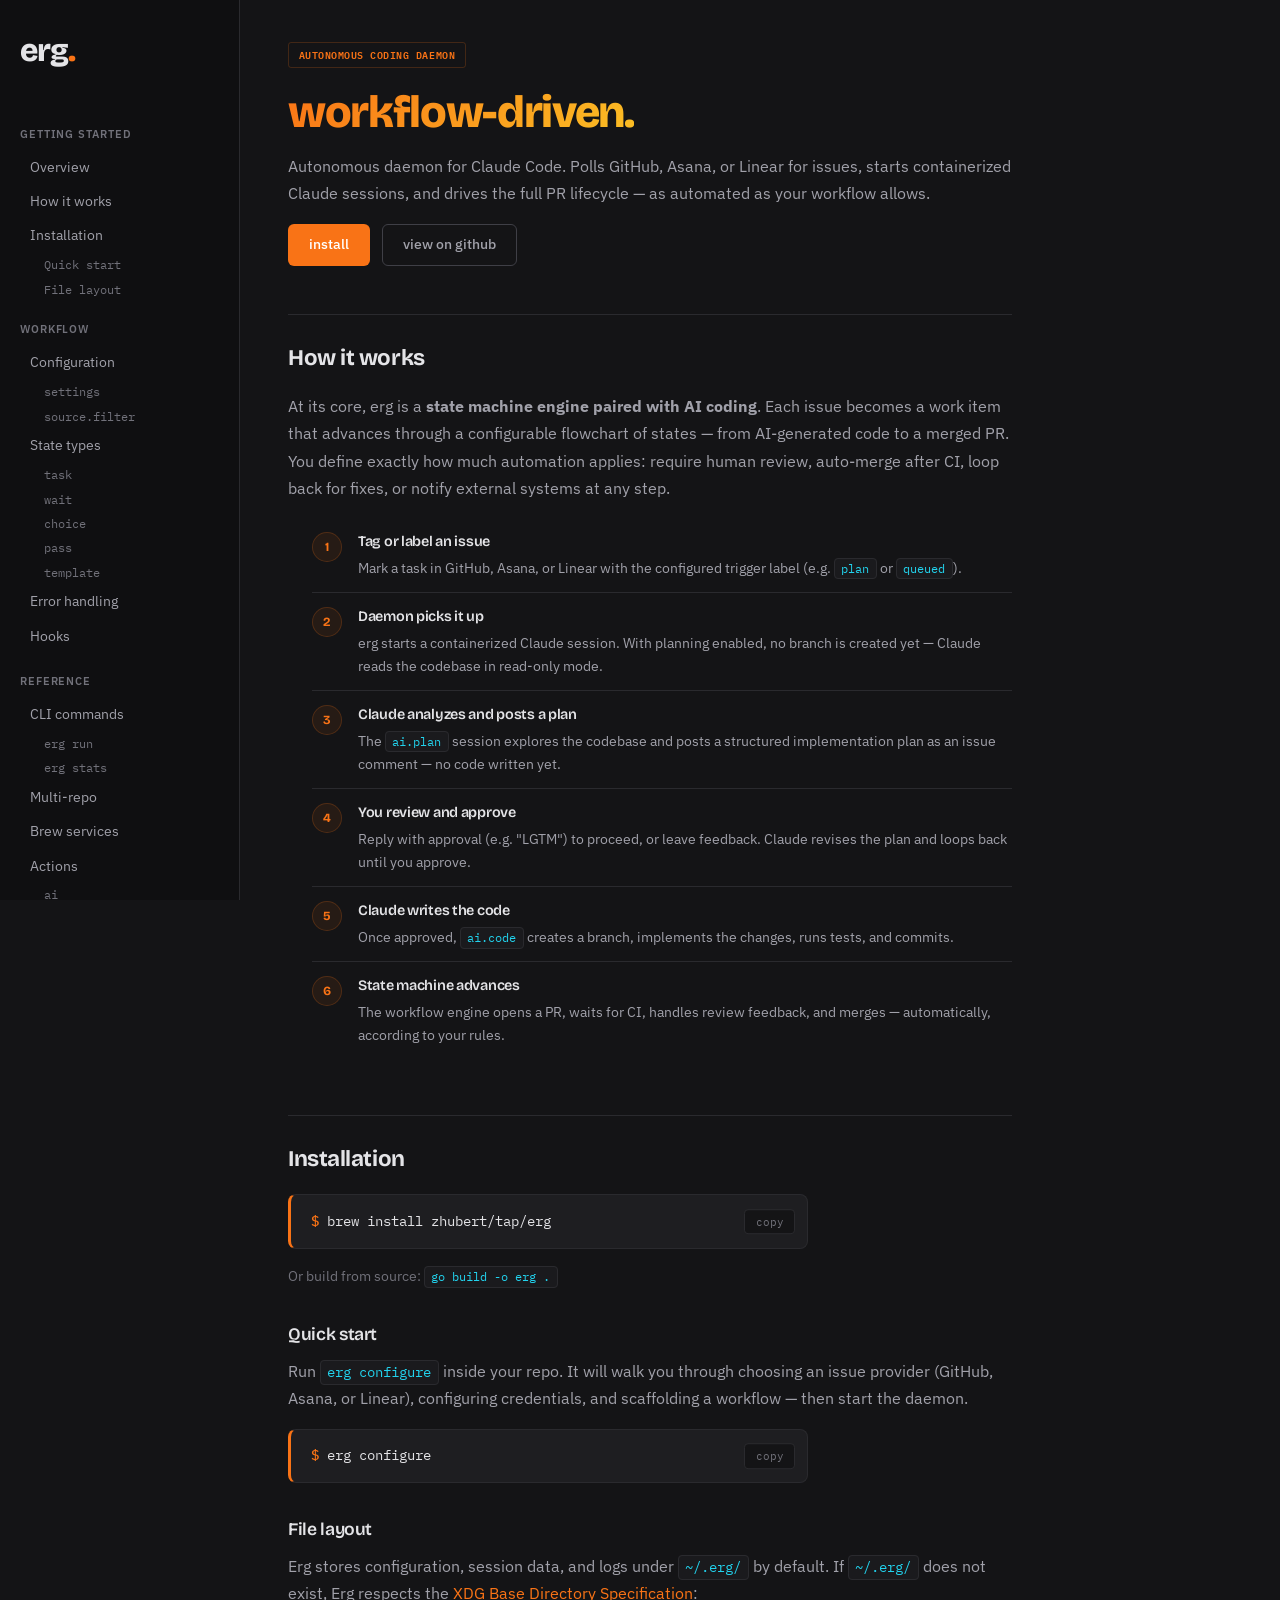
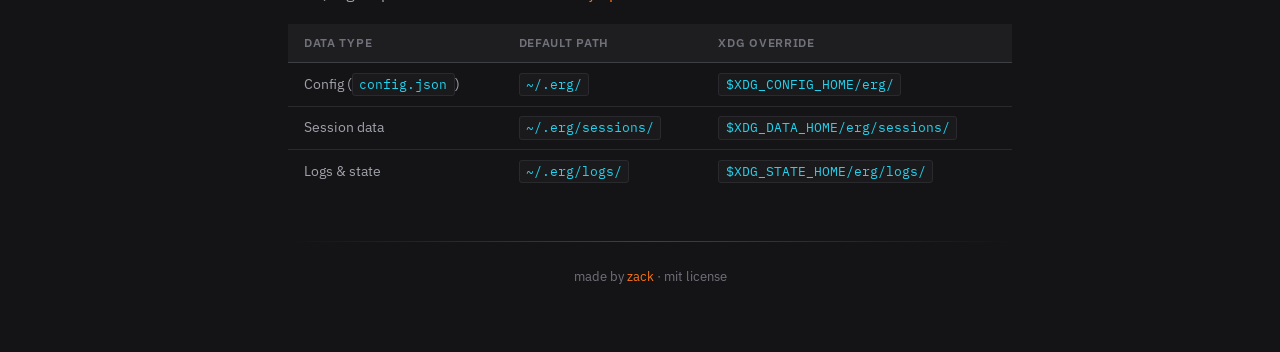
==== commit e78c1b71: "docs: add documentation for erg run, erg stats, and workflow templates Document three recent feature" ====
--- a/docs/index.html
+++ b/docs/index.html
@@ -3,7 +3,7 @@
   <head>
     <meta charset="UTF-8" />
     <meta name="viewport" content="width=device-width, initial-scale=1.0" />
-    <title>erg - autonomous headless daemon for claude code</title>
+    <title>erg - workflow-driven autonomous coding daemon for Claude Code</title>
     <meta
       name="description"
       content="erg — workflow-driven autonomous coding daemon for Claude Code."
@@ -344,123 +344,6 @@
         border-color: var(--text-dim);
       }
 
-      /* ---- Feature grid ---- */
-
-      .feature-grid {
-        display: grid;
-        grid-template-columns: repeat(2, 1fr);
-        gap: 0.85rem;
-        margin: 1rem 0 1.5rem;
-      }
-
-      .feature-item {
-        background: var(--bg-card);
-        border: 1px solid var(--border);
-        border-left: 3px solid var(--accent);
-        border-radius: 8px;
-        padding: 1.25rem 1.4rem;
-        transition:
-          transform 0.15s,
-          border-color 0.15s,
-          box-shadow 0.15s;
-      }
-
-      .feature-item:nth-child(2) {
-        border-left-color: var(--cyan);
-      }
-      .feature-item:nth-child(3) {
-        border-left-color: var(--violet);
-      }
-      .feature-item:nth-child(4) {
-        border-left-color: var(--green);
-      }
-      .feature-item:nth-child(5) {
-        border-left-color: var(--cyan);
-      }
-      .feature-item:nth-child(6) {
-        border-left-color: var(--violet);
-      }
-
-      .feature-item:hover {
-        border-color: var(--border-light);
-        transform: scale(1.01);
-        box-shadow: 0 2px 12px rgba(0, 0, 0, 0.2);
-      }
-      .feature-item:hover {
-        border-left-color: var(--accent);
-      }
-      .feature-item:nth-child(2):hover {
-        border-left-color: var(--cyan);
-      }
-      .feature-item:nth-child(3):hover {
-        border-left-color: var(--violet);
-      }
-      .feature-item:nth-child(4):hover {
-        border-left-color: var(--green);
-      }
-      .feature-item:nth-child(5):hover {
-        border-left-color: var(--cyan);
-      }
-      .feature-item:nth-child(6):hover {
-        border-left-color: var(--violet);
-      }
-
-      .feature-item h4 {
-        font-size: 0.9rem;
-        font-weight: 600;
-        color: var(--text);
-        margin: 0 0 0.35rem;
-      }
-
-      .feature-item .fi-icon {
-        font-family: "IBM Plex Mono", monospace;
-        font-size: 0.75rem;
-        font-weight: 600;
-        color: var(--accent);
-        margin-bottom: 0.65rem;
-        display: inline-flex;
-        align-items: center;
-        justify-content: center;
-        width: 2rem;
-        height: 2rem;
-        border-radius: 50%;
-        background: var(--accent-bg);
-        border: 1px solid var(--accent-border);
-      }
-
-      .feature-item:nth-child(2) .fi-icon {
-        color: var(--cyan);
-        background: rgba(34, 211, 238, 0.08);
-        border-color: rgba(34, 211, 238, 0.2);
-      }
-      .feature-item:nth-child(3) .fi-icon {
-        color: var(--violet);
-        background: rgba(167, 139, 250, 0.08);
-        border-color: rgba(167, 139, 250, 0.2);
-      }
-      .feature-item:nth-child(4) .fi-icon {
-        color: var(--green);
-        background: rgba(52, 211, 153, 0.08);
-        border-color: rgba(52, 211, 153, 0.2);
-      }
-      .feature-item:nth-child(5) .fi-icon {
-        color: var(--cyan);
-        background: rgba(34, 211, 238, 0.08);
-        border-color: rgba(34, 211, 238, 0.2);
-      }
-      .feature-item:nth-child(6) .fi-icon {
-        color: var(--violet);
-        background: rgba(167, 139, 250, 0.08);
-        border-color: rgba(167, 139, 250, 0.2);
-      }
-
-      .feature-item p {
-        font-size: 0.82rem;
-        color: var(--text-muted);
-        line-height: 1.6;
-        margin: 0;
-      }
-
       /* ---- Steps (how it works) ---- */
 
       .steps-list {
@@ -895,12 +778,10 @@
           padding: 1.5rem 1.25rem 3rem;
         }
 
-        .feature-grid,
         .info-grid {
           grid-template-columns: 1fr;
         }
 
-        .feature-item,
         .info-card,
         .action-ref {
           overflow: hidden;
@@ -1212,12 +1093,15 @@
             <a href="workflow.html#state-wait" class="sidebar-sublink">wait</a>
             <a href="workflow.html#state-choice" class="sidebar-sublink">choice</a>
             <a href="workflow.html#state-pass" class="sidebar-sublink">pass</a>
+            <a href="workflow.html#state-template" class="sidebar-sublink">template</a>
             <a href="workflow.html#error-handling" class="sidebar-link">Error handling</a>
             <a href="workflow.html#hooks" class="sidebar-link">Hooks</a>
           </li>
           <li class="sidebar-section">
             <span class="sidebar-section-title">Reference</span>
             <a href="cli.html#cli" class="sidebar-link">CLI commands</a>
+            <a href="cli.html#cli-run" class="sidebar-sublink">erg run</a>
+            <a href="cli.html#cli-stats" class="sidebar-sublink">erg stats</a>
             <a href="multi-repo.html#multi-repo" class="sidebar-link">Multi-repo</a>
             <a href="multi-repo.html#services" class="sidebar-link">Brew services</a>
             <a href="actions.html#actions" class="sidebar-link">Actions</a>
@@ -1245,6 +1129,7 @@
             <a href="examples.html#example-ci-gate" class="sidebar-sublink">CI gate</a>
             <a href="examples.html#example-label-tracking" class="sidebar-sublink">Label tracking</a>
             <a href="examples.html#example-asana-kanban" class="sidebar-sublink">Asana kanban</a>
+            <a href="examples.html#example-template-composition" class="sidebar-sublink">Template composition</a>
           </li>
         </ul>
         <div class="sidebar-footer">
@@ -1262,7 +1147,7 @@
             <span class="hero-tagline-accent">workflow-driven.</span>
           </p>
           <p>
-            Autonomous headless daemon for Claude Code. Polls GitHub, Asana, or
+            Autonomous daemon for Claude Code. Polls GitHub, Asana, or
             Linear for issues, starts containerized Claude sessions, and drives
             the full PR lifecycle &mdash; as automated as your workflow allows.
           </p>
@@ -1273,58 +1158,6 @@
             >
           </div>
         </section>
-
-        <div class="feature-grid">
-          <div class="feature-item">
-            <span class="fi-icon">#</span>
-            <h4>issue polling</h4>
-            <p>
-              Polls GitHub, Asana, or Linear for new issues. Label an issue
-              <code>queued</code> and the agent picks it up.
-            </p>
-          </div>
-          <div class="feature-item">
-            <span class="fi-icon">[ ]</span>
-            <h4>containerized sessions</h4>
-            <p>
-              Every session runs inside a Docker container. The container is the
-              sandbox &mdash; Claude has full permissions.
-            </p>
-          </div>
-          <div class="feature-item">
-            <span class="fi-icon">//</span>
-            <h4>concurrent workers</h4>
-            <p>
-              Process multiple issues in parallel. Each gets its own branch,
-              container, and Claude session.
-            </p>
-          </div>
-          <div class="feature-item">
-            <span class="fi-icon">&lt;&gt;</span>
-            <h4>PR lifecycle</h4>
-            <p>
-              Creates PRs, addresses review comments, waits for CI, and
-              auto-merges. Full lifecycle management.
-            </p>
-          </div>
-          <div class="feature-item">
-            <span class="fi-icon">~</span>
-            <h4>workflow engine</h4>
-            <p>
-              Configurable state machine via <code>.erg/workflow.yaml</code>.
-              Task, wait, choice, and pass states with retry, catch, and
-              timeout.
-            </p>
-          </div>
-          <div class="feature-item">
-            <span class="fi-icon">*</span>
-            <h4>automated workflow</h4>
-            <p>
-              From issue to merged PR: coding, CI fixes, review feedback, and
-              merge — all managed by the workflow engine.
-            </p>
-          </div>
-        </div>
 
         <!-- How it works -->
         <h2 id="how-it-works">How it works</h2>
@@ -1398,7 +1231,6 @@
 
         <!-- Installation -->
         <h2 id="install">Installation</h2>
-        <h3>Homebrew</h3>
         <div class="install-block">
           <span class="prompt-char">$</span>
           <code>brew install zhubert/tap/erg</code>
@@ -1409,15 +1241,9 @@
             copy
           </button>
         </div>
-
-        <h3>Build from source</h3>
-        <div class="install-block">
-          <span class="prompt-char">$</span>
-          <code>go build -o erg .</code>
-          <button class="copy-btn" onclick="copyCmd(this, 'go build -o erg .')">
-            copy
-          </button>
-        </div>
+        <p style="font-size: 0.85rem; color: var(--text-dim); margin-top: 0.75rem;">
+          Or build from source: <code>go build -o erg .</code>
+        </p>
 
         <h3 id="quickstart">Quick start</h3>
         <p>
@@ -1437,7 +1263,7 @@
         <h3 id="file-layout">File layout</h3>
         <p>
           Erg stores configuration, session data, and logs under
-          <code>~/.erg/</code> by default. On Linux, if <code>~/.erg/</code>
+          <code>~/.erg/</code> by default. If <code>~/.erg/</code>
           does not exist, Erg respects the
           <a href="https://specifications.freedesktop.org/basedir-spec/latest/">XDG Base Directory Specification</a>:
         </p>
@@ -1467,11 +1293,6 @@
             </tr>
           </tbody>
         </table>
-        <p>
-          Resolution order: (1) if <code>~/.erg/</code> exists, use the legacy
-          flat layout; (2) if any XDG env var is set, use XDG layout with
-          defaults for unset vars; (3) otherwise default to <code>~/.erg/</code>.
-        </p>
 
         <div
           style="
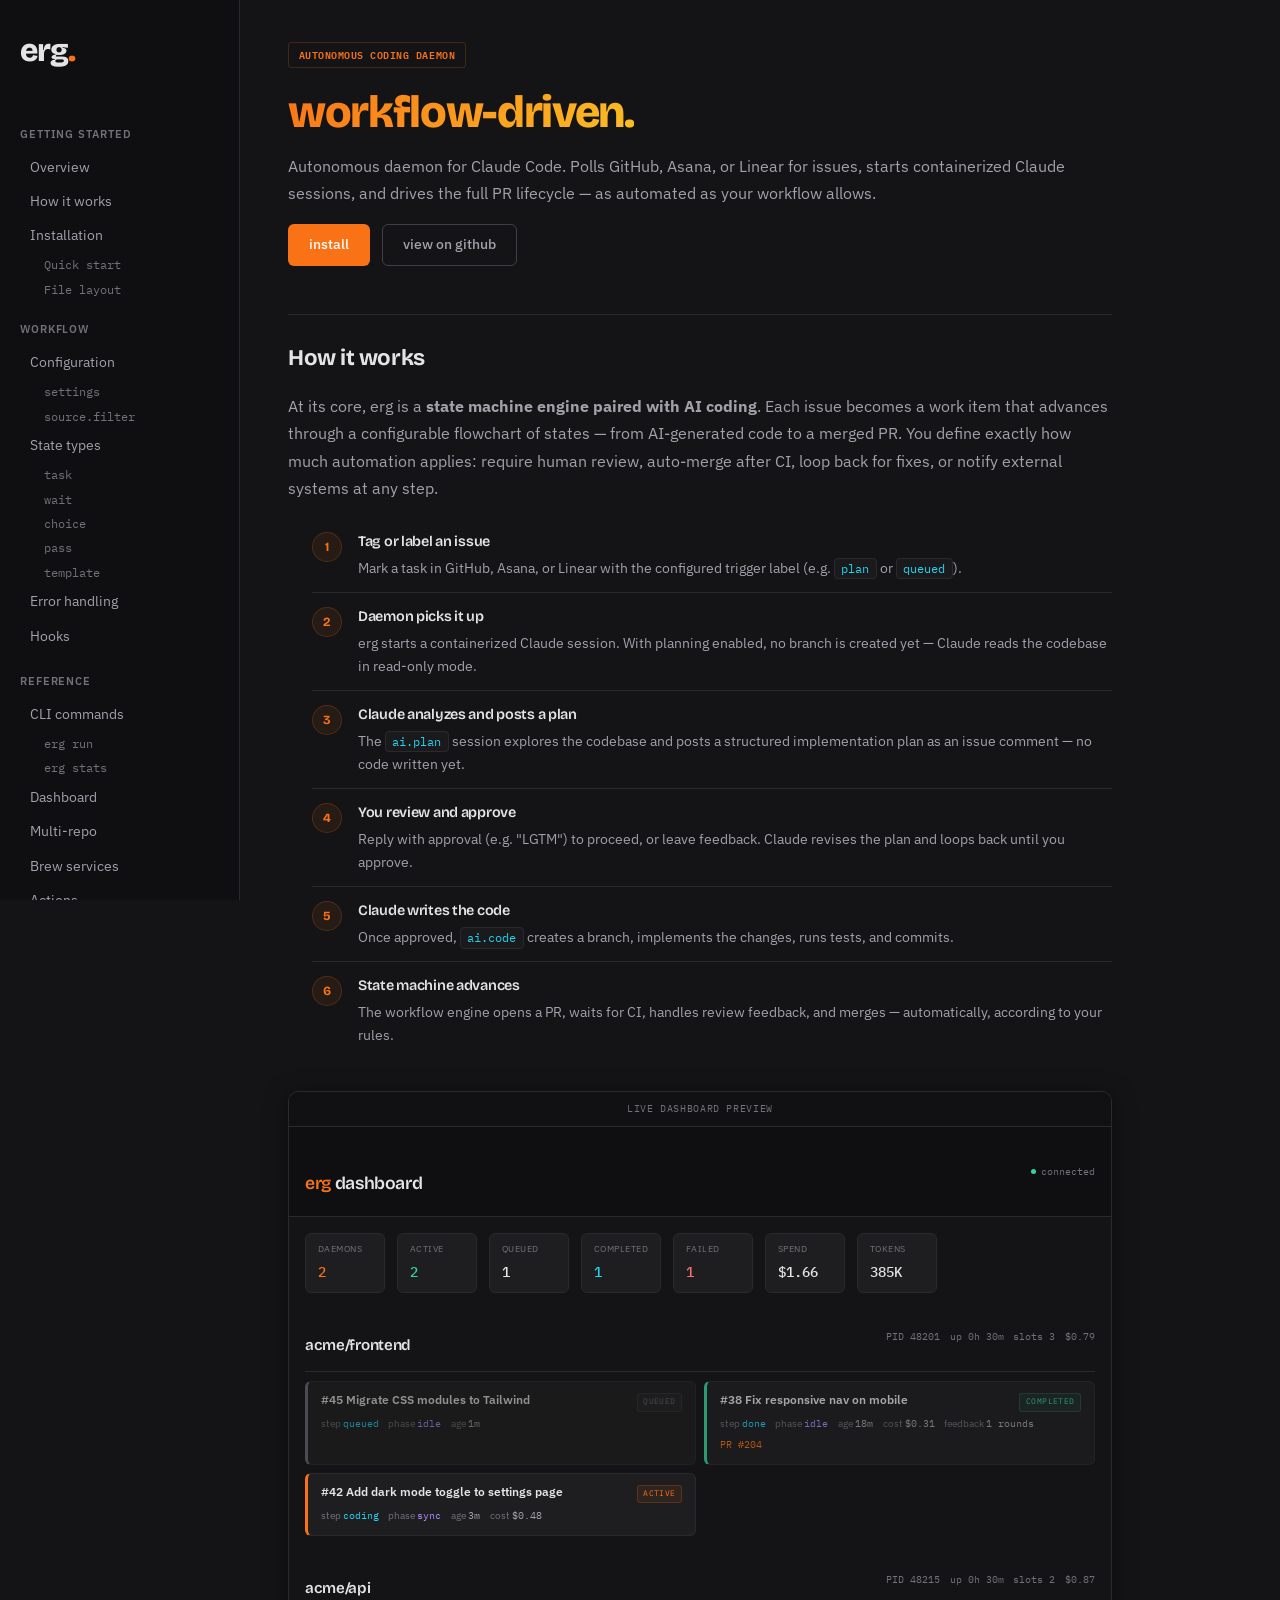
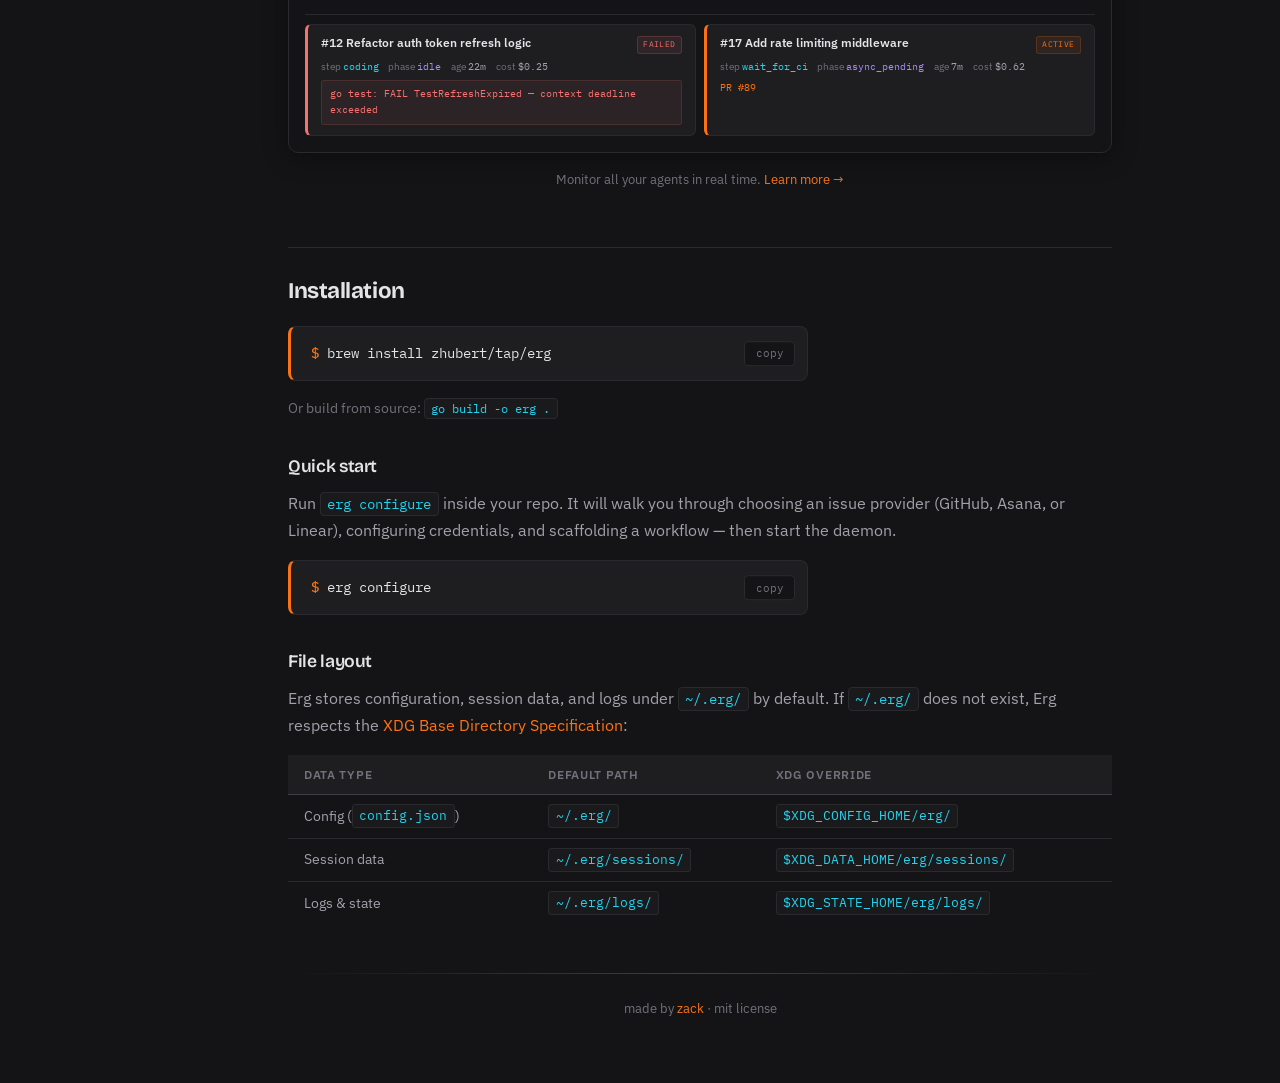
==== commit 77d3abc1: "fix(docs): address PR review feedback for dashboard simulation - Remove stray </script> tag in index" ====
--- a/docs/index.html
+++ b/docs/index.html
@@ -14,6 +14,7 @@
       href="https://fonts.googleapis.com/css2?family=Bricolage+Grotesque:opsz,wght@12..96,400;12..96,500;12..96,600;12..96,700;12..96,800&family=IBM+Plex+Sans:wght@400;500;600&family=IBM+Plex+Mono:wght@400;500;600&display=swap"
       rel="stylesheet"
     />
+    <link rel="stylesheet" href="sim-dashboard.css" />
     <style>
       :root {
         --bg: #141416;
@@ -197,7 +198,7 @@
       .main {
         flex: 1;
         min-width: 0;
-        max-width: 820px;
+        max-width: 920px;
         padding: 2.5rem 3rem 4rem;
       }
 
@@ -1102,6 +1103,7 @@
             <a href="cli.html#cli" class="sidebar-link">CLI commands</a>
             <a href="cli.html#cli-run" class="sidebar-sublink">erg run</a>
             <a href="cli.html#cli-stats" class="sidebar-sublink">erg stats</a>
+            <a href="dashboard.html#dashboard" class="sidebar-link">Dashboard</a>
             <a href="multi-repo.html#multi-repo" class="sidebar-link">Multi-repo</a>
             <a href="multi-repo.html#services" class="sidebar-link">Brew services</a>
             <a href="actions.html#actions" class="sidebar-link">Actions</a>
@@ -1229,6 +1231,28 @@
           </li>
         </ol>
 
+        <!-- ============ LIVE DASHBOARD SIMULATION ============ -->
+        <div class="sim-wrap" style="margin: 2rem 0 2.5rem;">
+          <div class="sim-label">live dashboard preview</div>
+          <div class="sim-header">
+            <div class="sim-header-left">
+              <h3><span>erg</span> dashboard</h3>
+            </div>
+            <div class="sim-conn">
+              <div class="sim-conn-dot"></div>
+              <span>connected</span>
+            </div>
+          </div>
+          <div class="sim-body">
+            <div class="sim-summary" id="simSummary"></div>
+            <div id="simContent"></div>
+          </div>
+        </div>
+        <p style="font-size: 0.82rem; color: var(--text-dim); text-align: center; margin-top: -1.5rem; margin-bottom: 2rem;">
+          Monitor all your agents in real time. <a href="dashboard.html#dashboard">Learn more &rarr;</a>
+        </p>
+        <!-- ============ END SIMULATION ============ -->
+
         <!-- Installation -->
         <h2 id="install">Installation</h2>
         <div class="install-block">
@@ -1415,6 +1439,7 @@
         });
       });
     </script>
+    <script src="sim-dashboard.js"></script>
   </body>
 </html>
 
--- a/docs/sim-dashboard.css
+++ b/docs/sim-dashboard.css
@@ -0,0 +1,159 @@
+/* Dashboard simulation styles — shared between index.html and dashboard.html */
+.sim-wrap {
+  border: 1px solid var(--border);
+  border-radius: 10px;
+  overflow: hidden;
+  background: var(--bg);
+  box-shadow: 0 4px 24px rgba(0,0,0,0.4);
+}
+.sim-label {
+  font-family: "IBM Plex Mono", monospace;
+  font-size: 0.65rem;
+  color: var(--text-dim);
+  text-align: center;
+  padding: 0.5rem;
+  background: var(--bg-inset);
+  border-bottom: 1px solid var(--border);
+  letter-spacing: 0.06em;
+  text-transform: uppercase;
+}
+.sim-header {
+  border-bottom: 1px solid var(--border);
+  padding: 0.6rem 1rem;
+  display: flex;
+  align-items: center;
+  justify-content: space-between;
+  background: var(--bg-sidebar);
+}
+.sim-header-left { display: flex; align-items: center; gap: 0.6rem; }
+.sim-header h3 {
+  font-family: "Bricolage Grotesque", sans-serif;
+  font-size: 0.9rem; font-weight: 700;
+  letter-spacing: -0.02em; color: var(--text); margin: 0;
+}
+.sim-header h3 span { color: var(--accent); }
+.sim-conn {
+  display: flex; align-items: center; gap: 0.3rem;
+  font-size: 0.65rem; font-family: "IBM Plex Mono", monospace;
+  color: var(--text-dim);
+}
+.sim-conn-dot {
+  width: 5px; height: 5px; border-radius: 50%;
+  background: var(--green);
+}
+.sim-body { padding: 1rem; }
+.sim-summary {
+  display: flex; gap: 0.75rem; margin-bottom: 1rem; flex-wrap: wrap;
+}
+.sim-stat {
+  background: var(--bg-card); border: 1px solid var(--border);
+  border-radius: 6px; padding: 0.5rem 0.75rem; min-width: 80px;
+}
+.sim-stat .sl { font-size: 0.55rem; text-transform: uppercase;
+  letter-spacing: 0.05em; color: var(--text-dim); margin-bottom: 0.15rem; }
+.sim-stat .sv { font-family: "IBM Plex Mono", monospace;
+  font-size: 0.9rem; font-weight: 500; color: var(--text); }
+.sim-stat .sv.accent { color: var(--accent); }
+.sim-stat .sv.green { color: var(--green); }
+.sim-stat .sv.cyan { color: var(--cyan); }
+.sim-stat .sv.red { color: #f87171; }
+.sim-daemon { margin-bottom: 1rem; }
+.sim-daemon:last-child { margin-bottom: 0; }
+.sim-daemon-hdr {
+  display: flex; align-items: center; justify-content: space-between;
+  margin-bottom: 0.6rem; padding-bottom: 0.35rem;
+  border-bottom: 1px solid var(--border);
+}
+.sim-daemon-hdr h4 {
+  font-family: "Bricolage Grotesque", sans-serif;
+  font-size: 0.8rem; font-weight: 600; margin: 0;
+  letter-spacing: -0.02em;
+}
+.sim-daemon-meta {
+  display: flex; gap: 0.6rem; font-size: 0.6rem;
+  font-family: "IBM Plex Mono", monospace; color: var(--text-dim);
+}
+.sim-items {
+  display: grid; grid-template-columns: repeat(auto-fill, minmax(260px, 1fr));
+  gap: 0.5rem;
+}
+.sim-item {
+  background: var(--bg-card); border: 1px solid var(--border);
+  border-radius: 6px; padding: 0.65rem 0.8rem;
+  transition: border-color 0.3s, background 0.3s, opacity 0.3s;
+}
+.sim-item.st-active { border-left: 3px solid var(--accent); }
+.sim-item.st-completed { border-left: 3px solid var(--green); opacity: 0.7; }
+.sim-item.st-failed { border-left: 3px solid #f87171; }
+.sim-item.st-queued { border-left: 3px solid var(--text-dim); opacity: 0.6; }
+.sim-item-top {
+  display: flex; align-items: flex-start;
+  justify-content: space-between; margin-bottom: 0.3rem;
+}
+.sim-item-title {
+  font-weight: 600; font-size: 0.72rem; color: var(--text); line-height: 1.3;
+}
+.sim-badge {
+  font-size: 0.5rem; font-family: "IBM Plex Mono", monospace;
+  text-transform: uppercase; letter-spacing: 0.05em;
+  padding: 0.1rem 0.35rem; border-radius: 3px;
+  white-space: nowrap; flex-shrink: 0; margin-left: 0.4rem;
+}
+.sim-badge.active {
+  background: var(--accent-bg); color: var(--accent);
+  border: 1px solid var(--accent-border);
+}
+.sim-badge.completed {
+  background: rgba(52,211,153,0.08); color: var(--green);
+  border: 1px solid rgba(52,211,153,0.2);
+}
+.sim-badge.failed {
+  background: rgba(248,113,113,0.08); color: #f87171;
+  border: 1px solid rgba(248,113,113,0.2);
+}
+.sim-badge.queued {
+  background: rgba(113,113,122,0.08); color: var(--text-dim);
+  border: 1px solid rgba(113,113,122,0.2);
+}
+.sim-item-meta {
+  display: flex; gap: 0.6rem; font-size: 0.6rem;
+  color: var(--text-muted); flex-wrap: wrap;
+}
+.sim-item-meta .ml { color: var(--text-dim); }
+.sim-item-meta .mv { font-family: "IBM Plex Mono", monospace; color: var(--text-muted); }
+.sim-item-meta .mv.step { color: var(--cyan); }
+.sim-item-meta .mv.phase { color: var(--violet); }
+.sim-item-pr { margin-top: 0.3rem; font-size: 0.6rem; }
+.sim-item-pr-link {
+  color: var(--accent); text-decoration: none;
+  font-family: "IBM Plex Mono", monospace;
+  background: none; border: none; padding: 0;
+  font-size: inherit; cursor: pointer;
+}
+.sim-item-error {
+  margin-top: 0.3rem; padding: 0.3rem 0.5rem;
+  background: rgba(248,113,113,0.06); border: 1px solid rgba(248,113,113,0.15);
+  border-radius: 3px; font-size: 0.6rem; font-family: "IBM Plex Mono", monospace;
+  color: #f87171; white-space: pre-wrap;
+}
+.sim-logs {
+  margin-top: 0.5rem; background: var(--bg-code);
+  border: 1px solid var(--border); border-radius: 4px;
+  max-height: 140px; overflow-y: auto;
+  font-family: "IBM Plex Mono", monospace; font-size: 0.58rem;
+  line-height: 1.5;
+}
+.sim-logs .ll {
+  padding: 0.06rem 0.5rem;
+  border-bottom: 1px solid rgba(42,42,46,0.4);
+}
+.sim-logs .ll:last-child { border-bottom: none; }
+.sim-logs .ll.tool { color: var(--cyan); }
+.sim-logs .ll.text { color: var(--text-muted); }
+@keyframes sim-pulse {
+  0%, 100% { border-left-color: var(--accent); }
+  50% { border-left-color: var(--accent-dim); }
+}
+.sim-item.st-active.pulsing {
+  animation: sim-pulse 2s ease-in-out infinite;
+}
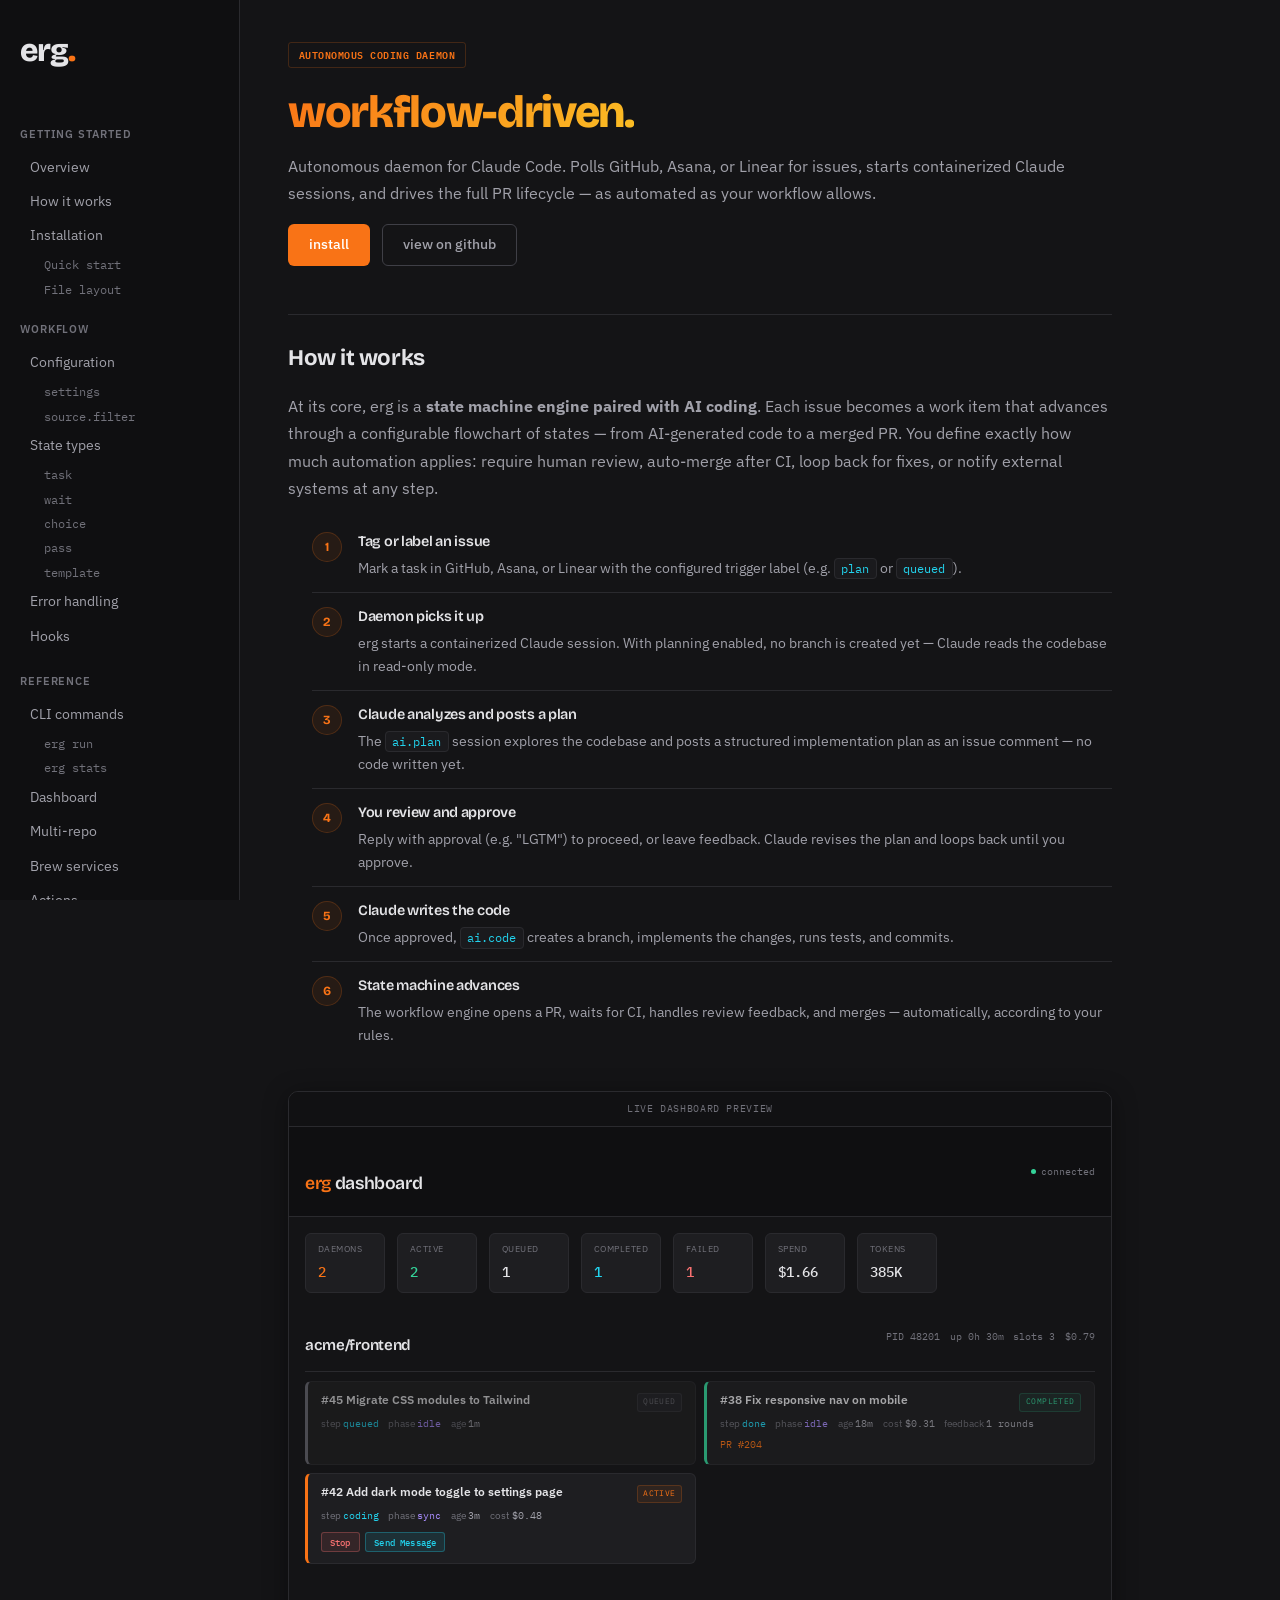
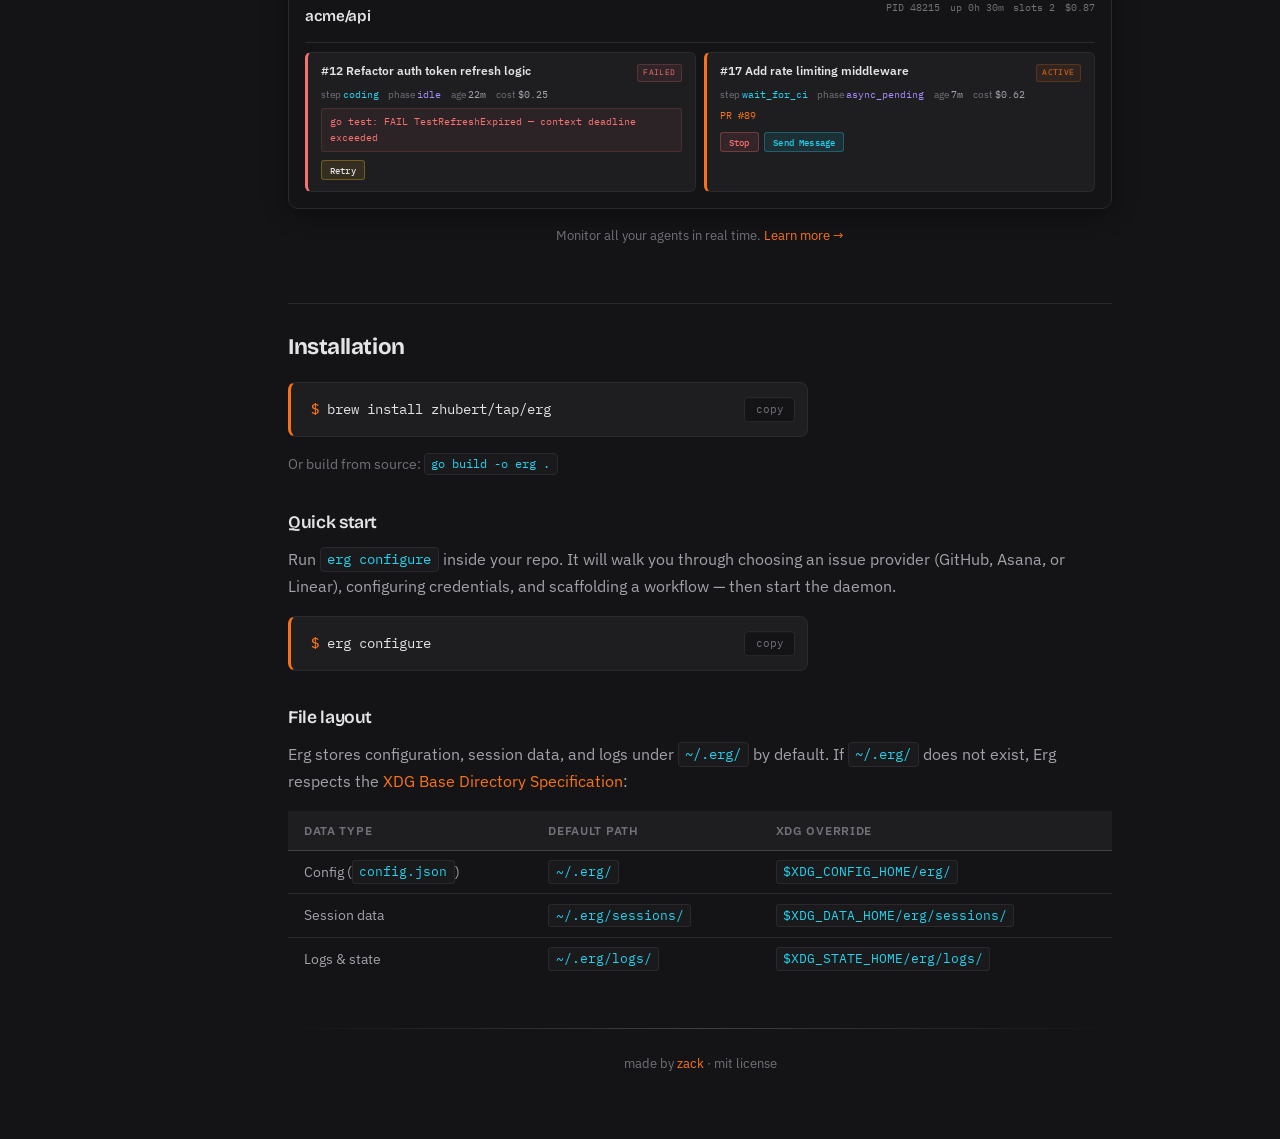
==== commit dffac149: "docs(examples): restructure examples page to lead with templates Templates are now shown first as th" ====
--- a/docs/index.html
+++ b/docs/index.html
@@ -1126,12 +1126,12 @@
           <li class="sidebar-section">
             <span class="sidebar-section-title">Examples</span>
             <a href="examples.html#examples" class="sidebar-link">Example workflows</a>
+            <a href="examples.html#example-simple-pipeline" class="sidebar-sublink">Simple pipeline</a>
+            <a href="examples.html#example-supervised-pipeline" class="sidebar-sublink">Supervised pipeline</a>
             <a href="examples.html#example-minimal" class="sidebar-sublink">Minimal</a>
-            <a href="examples.html#example-supervised" class="sidebar-sublink">Supervised</a>
             <a href="examples.html#example-ci-gate" class="sidebar-sublink">CI gate</a>
             <a href="examples.html#example-label-tracking" class="sidebar-sublink">Label tracking</a>
             <a href="examples.html#example-asana-kanban" class="sidebar-sublink">Asana kanban</a>
-            <a href="examples.html#example-template-composition" class="sidebar-sublink">Template composition</a>
           </li>
         </ul>
         <div class="sidebar-footer">
--- a/docs/sim-dashboard.css
+++ b/docs/sim-dashboard.css
@@ -157,3 +157,57 @@
 .sim-item.st-active.pulsing {
   animation: sim-pulse 2s ease-in-out infinite;
 }
+/* Control buttons */
+.sim-ctrl-btns {
+  display: flex; gap: 0.35rem; margin-top: 0.45rem;
+  flex-wrap: wrap; align-items: center;
+}
+.sim-ctrl-btn {
+  font-family: "IBM Plex Mono", monospace;
+  font-size: 0.58rem; font-weight: 500;
+  letter-spacing: 0.02em;
+  padding: 0.18rem 0.5rem;
+  border-radius: 3px; border: 1px solid transparent;
+  cursor: pointer; transition: opacity 0.15s, transform 0.1s;
+  white-space: nowrap;
+}
+.sim-ctrl-btn:active { transform: scale(0.97); }
+.sim-ctrl-btn.stop {
+  background: rgba(248,113,113,0.1); border-color: rgba(248,113,113,0.3); color: #f87171;
+}
+.sim-ctrl-btn.stop:hover { background: rgba(248,113,113,0.2); }
+.sim-ctrl-btn.retry {
+  background: rgba(251,191,36,0.1); border-color: rgba(251,191,36,0.3); color: var(--yellow);
+}
+.sim-ctrl-btn.retry:hover { background: rgba(251,191,36,0.2); }
+.sim-ctrl-btn.message, .sim-ctrl-btn.send {
+  background: rgba(34,211,238,0.1); border-color: rgba(34,211,238,0.3); color: var(--cyan);
+}
+.sim-ctrl-btn.message:hover, .sim-ctrl-btn.send:hover { background: rgba(34,211,238,0.2); }
+.sim-ctrl-btn.cancel {
+  background: rgba(113,113,122,0.1); border-color: rgba(113,113,122,0.2); color: var(--text-dim);
+}
+.sim-ctrl-btn.cancel:hover { background: rgba(113,113,122,0.2); }
+.sim-flash {
+  font-family: "IBM Plex Mono", monospace;
+  font-size: 0.56rem; padding: 0.08rem 0.3rem;
+  border-radius: 2px; animation: sim-fade-out 2s forwards;
+}
+.sim-flash.ok { color: var(--green); }
+.sim-flash.err { color: #f87171; }
+@keyframes sim-fade-out {
+  0%, 60% { opacity: 1; }
+  100% { opacity: 0; }
+}
+/* Message panel */
+.sim-msg-panel {
+  margin-top: 0.35rem; display: flex; gap: 0.35rem; align-items: flex-start;
+}
+.sim-msg-panel textarea {
+  flex: 1; font-family: "IBM Plex Mono", monospace; font-size: 0.62rem;
+  background: var(--bg-code); border: 1px solid var(--border);
+  border-radius: 3px; color: var(--text); padding: 0.3rem 0.45rem;
+  resize: vertical; min-height: 48px; outline: none;
+}
+.sim-msg-panel textarea:focus { border-color: var(--cyan); }
+.sim-msg-panel-actions { display: flex; flex-direction: column; gap: 0.25rem; }
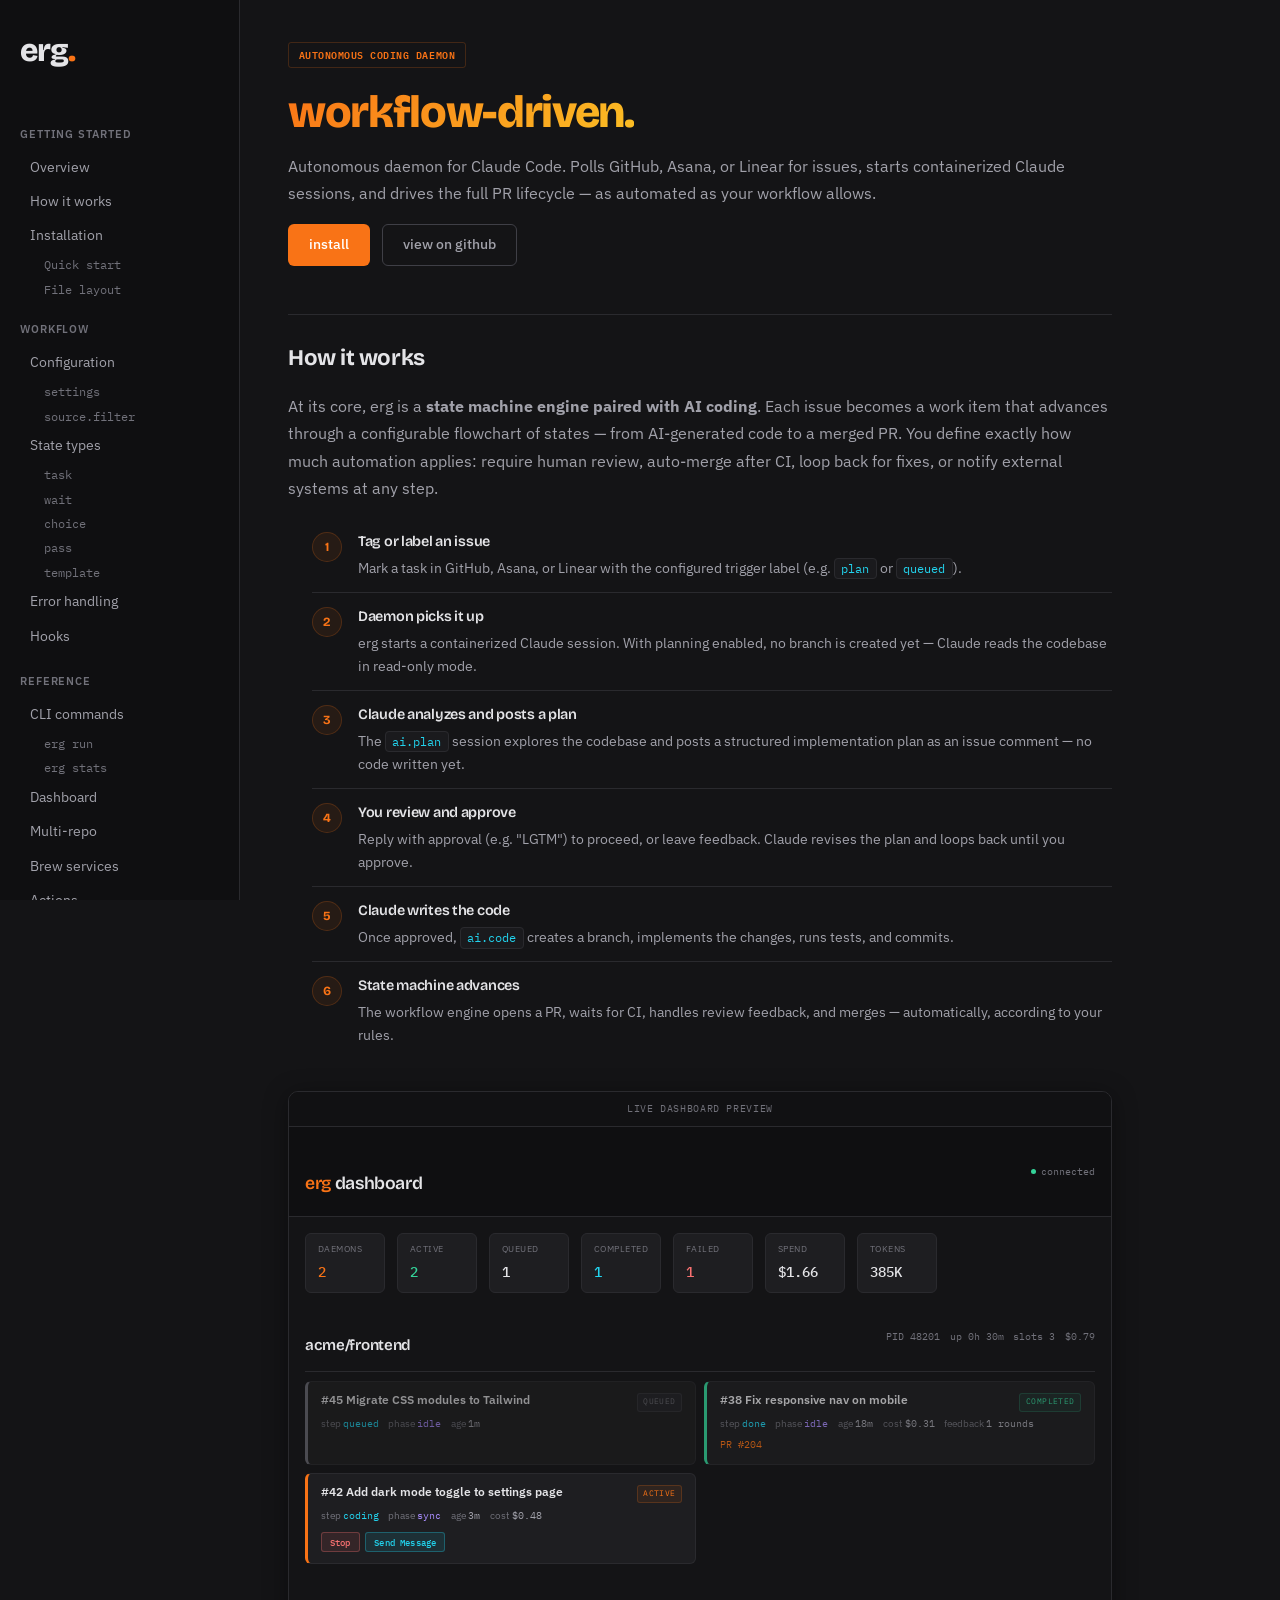
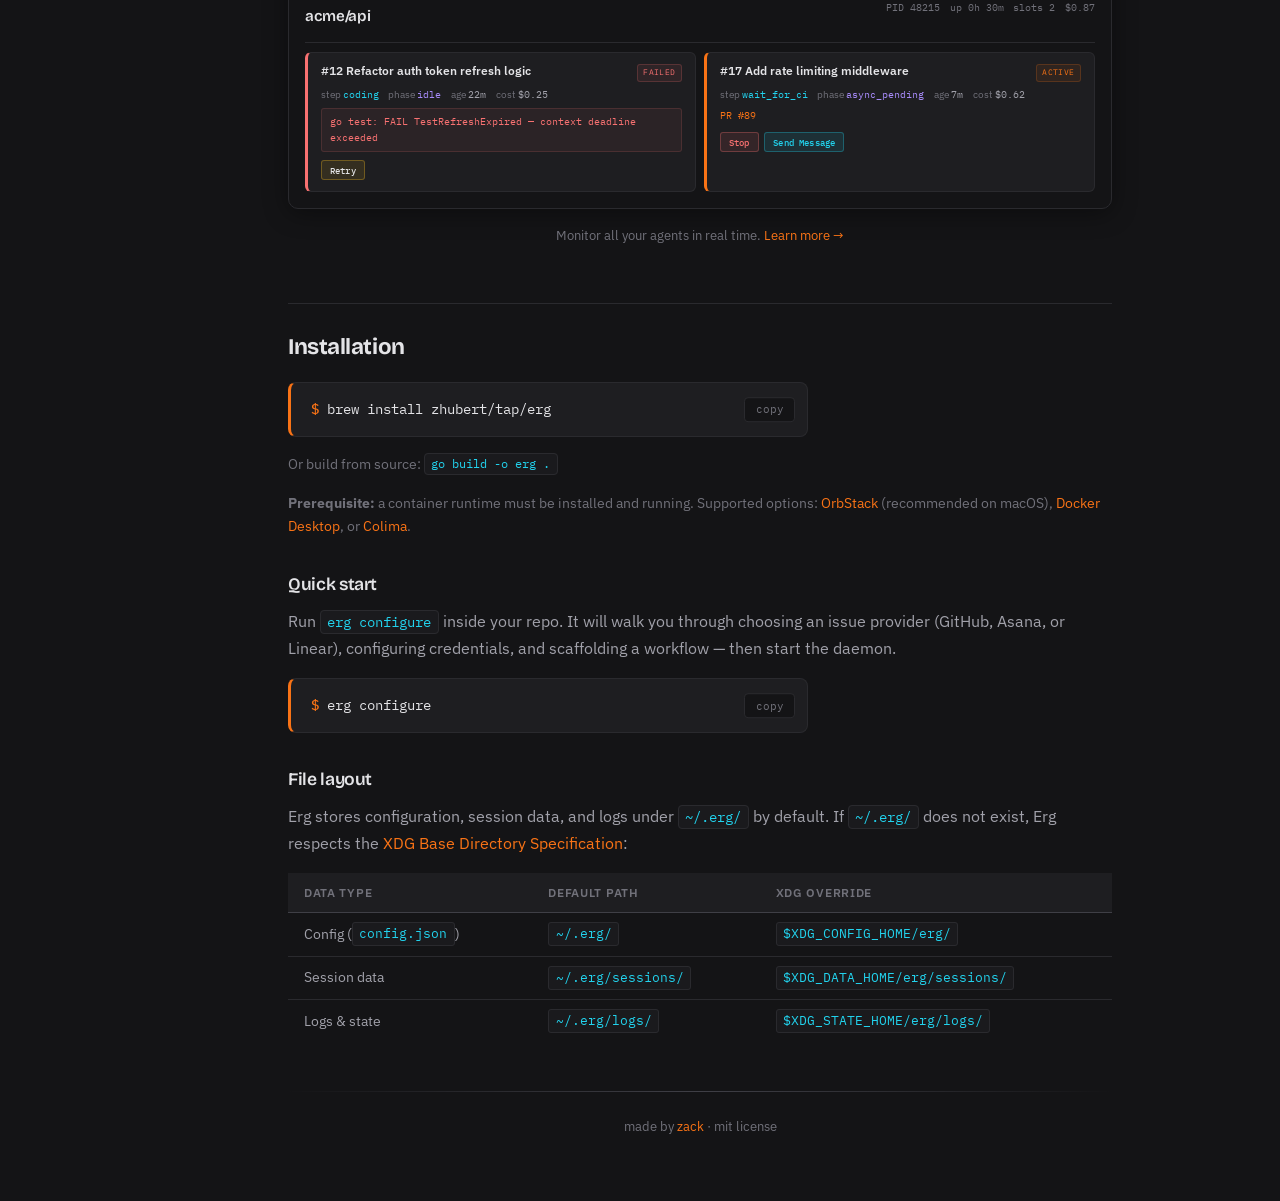
==== commit 5e1e80fd: "docs(install): add OrbStack as a supported container runtime option Highlights OrbStack alongside Do" ====
--- a/docs/index.html
+++ b/docs/index.html
@@ -1268,6 +1268,13 @@
         <p style="font-size: 0.85rem; color: var(--text-dim); margin-top: 0.75rem;">
           Or build from source: <code>go build -o erg .</code>
         </p>
+        <p style="font-size: 0.85rem; color: var(--text-dim); margin-top: 0.5rem;">
+          <strong>Prerequisite:</strong> a container runtime must be installed and running.
+          Supported options:
+          <a href="https://orbstack.dev">OrbStack</a> (recommended on macOS),
+          <a href="https://docs.docker.com/get-docker/">Docker Desktop</a>, or
+          <a href="https://github.com/abiosoft/colima">Colima</a>.
+        </p>
 
         <h3 id="quickstart">Quick start</h3>
         <p>
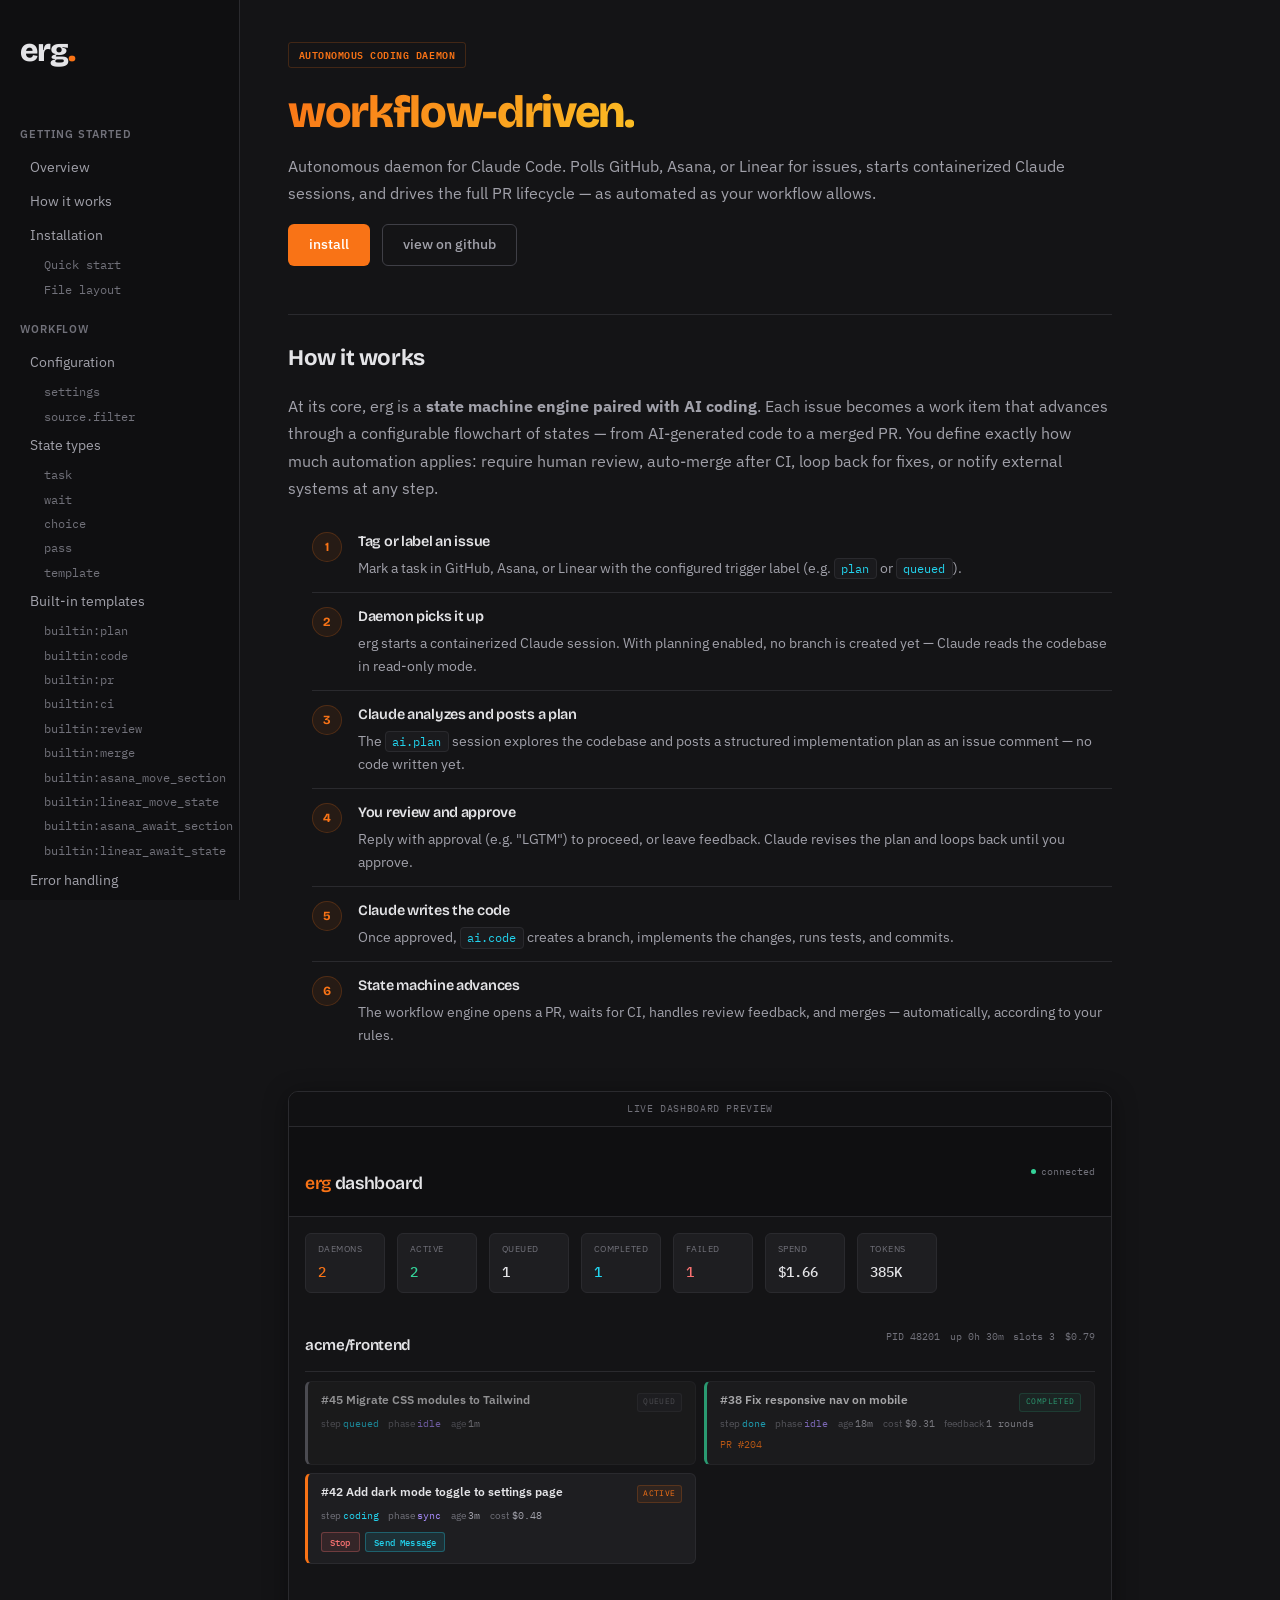
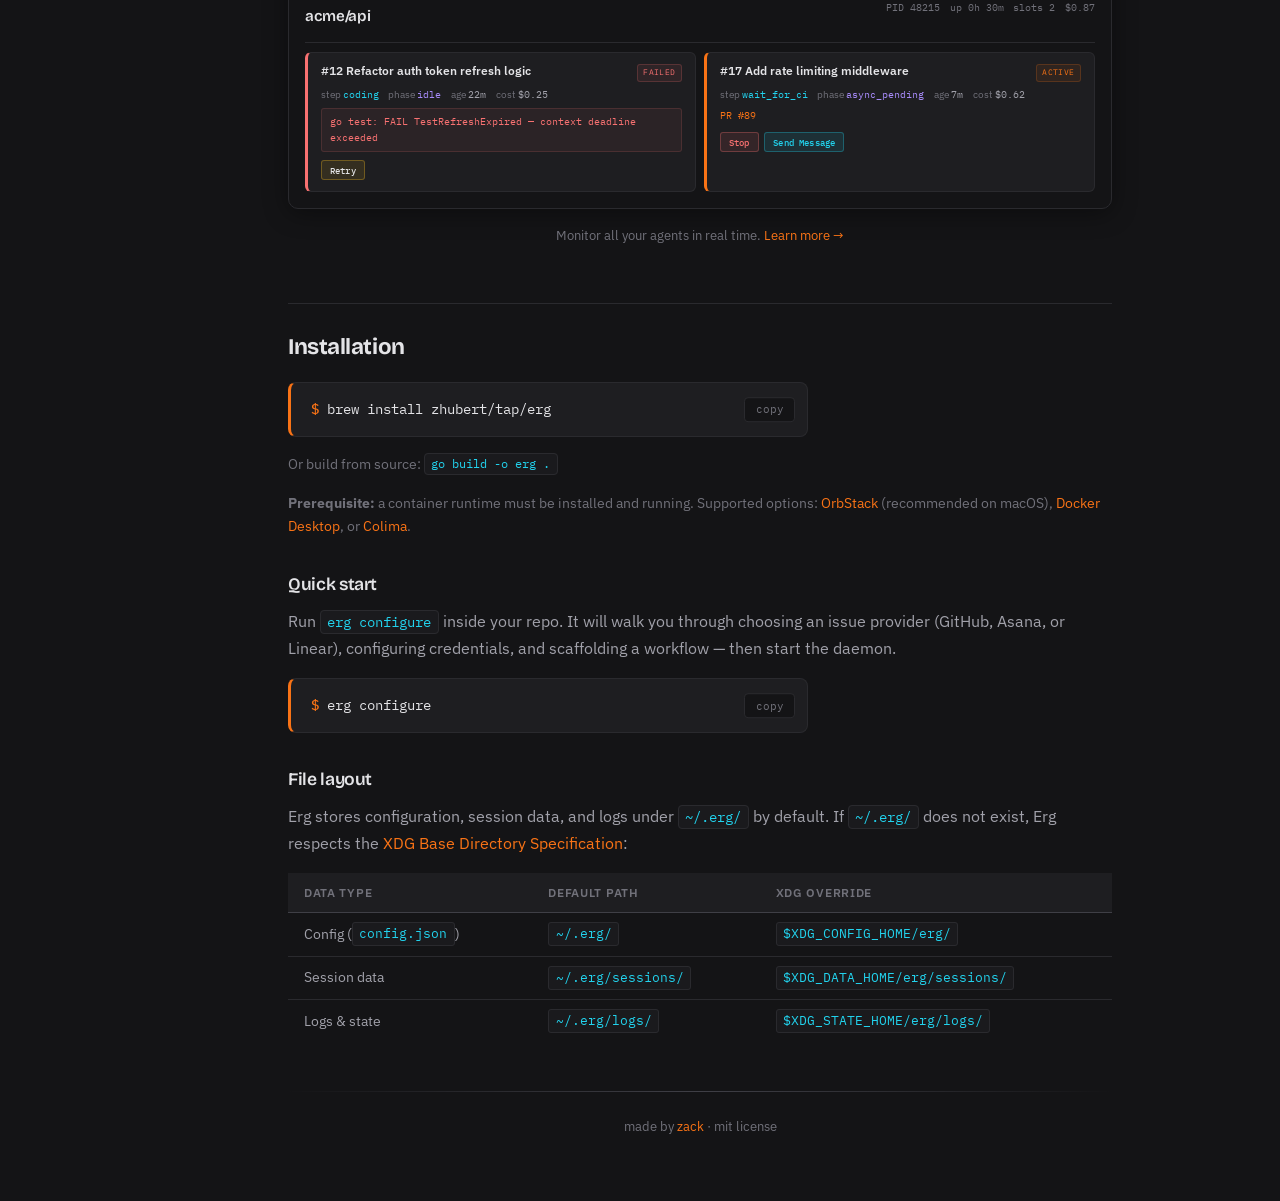
==== commit 4d8d606d: "docs(workflow): add built-in template reference cards, remove Examples section (#339) * docs(workflo" ====
--- a/docs/index.html
+++ b/docs/index.html
@@ -1095,6 +1095,17 @@
             <a href="workflow.html#state-choice" class="sidebar-sublink">choice</a>
             <a href="workflow.html#state-pass" class="sidebar-sublink">pass</a>
             <a href="workflow.html#state-template" class="sidebar-sublink">template</a>
+            <a href="workflow.html#templates" class="sidebar-link">Built-in templates</a>
+            <a href="workflow.html#tmpl-plan" class="sidebar-sublink">builtin:plan</a>
+            <a href="workflow.html#tmpl-code" class="sidebar-sublink">builtin:code</a>
+            <a href="workflow.html#tmpl-pr" class="sidebar-sublink">builtin:pr</a>
+            <a href="workflow.html#tmpl-ci" class="sidebar-sublink">builtin:ci</a>
+            <a href="workflow.html#tmpl-review" class="sidebar-sublink">builtin:review</a>
+            <a href="workflow.html#tmpl-merge" class="sidebar-sublink">builtin:merge</a>
+            <a href="workflow.html#tmpl-asana-move" class="sidebar-sublink">builtin:asana_move_section</a>
+            <a href="workflow.html#tmpl-linear-move" class="sidebar-sublink">builtin:linear_move_state</a>
+            <a href="workflow.html#tmpl-asana-await" class="sidebar-sublink">builtin:asana_await_section</a>
+            <a href="workflow.html#tmpl-linear-await" class="sidebar-sublink">builtin:linear_await_state</a>
             <a href="workflow.html#error-handling" class="sidebar-link">Error handling</a>
             <a href="workflow.html#hooks" class="sidebar-link">Hooks</a>
           </li>
@@ -1122,16 +1133,6 @@
             <a href="events.html#events-asana" class="sidebar-sublink">asana</a>
             <a href="events.html#events-linear" class="sidebar-sublink">linear</a>
             <a href="events.html#events-gate" class="sidebar-sublink">gate</a>
-          </li>
-          <li class="sidebar-section">
-            <span class="sidebar-section-title">Examples</span>
-            <a href="examples.html#examples" class="sidebar-link">Example workflows</a>
-            <a href="examples.html#example-simple-pipeline" class="sidebar-sublink">Simple pipeline</a>
-            <a href="examples.html#example-supervised-pipeline" class="sidebar-sublink">Supervised pipeline</a>
-            <a href="examples.html#example-minimal" class="sidebar-sublink">Minimal</a>
-            <a href="examples.html#example-ci-gate" class="sidebar-sublink">CI gate</a>
-            <a href="examples.html#example-label-tracking" class="sidebar-sublink">Label tracking</a>
-            <a href="examples.html#example-asana-kanban" class="sidebar-sublink">Asana kanban</a>
           </li>
         </ul>
         <div class="sidebar-footer">
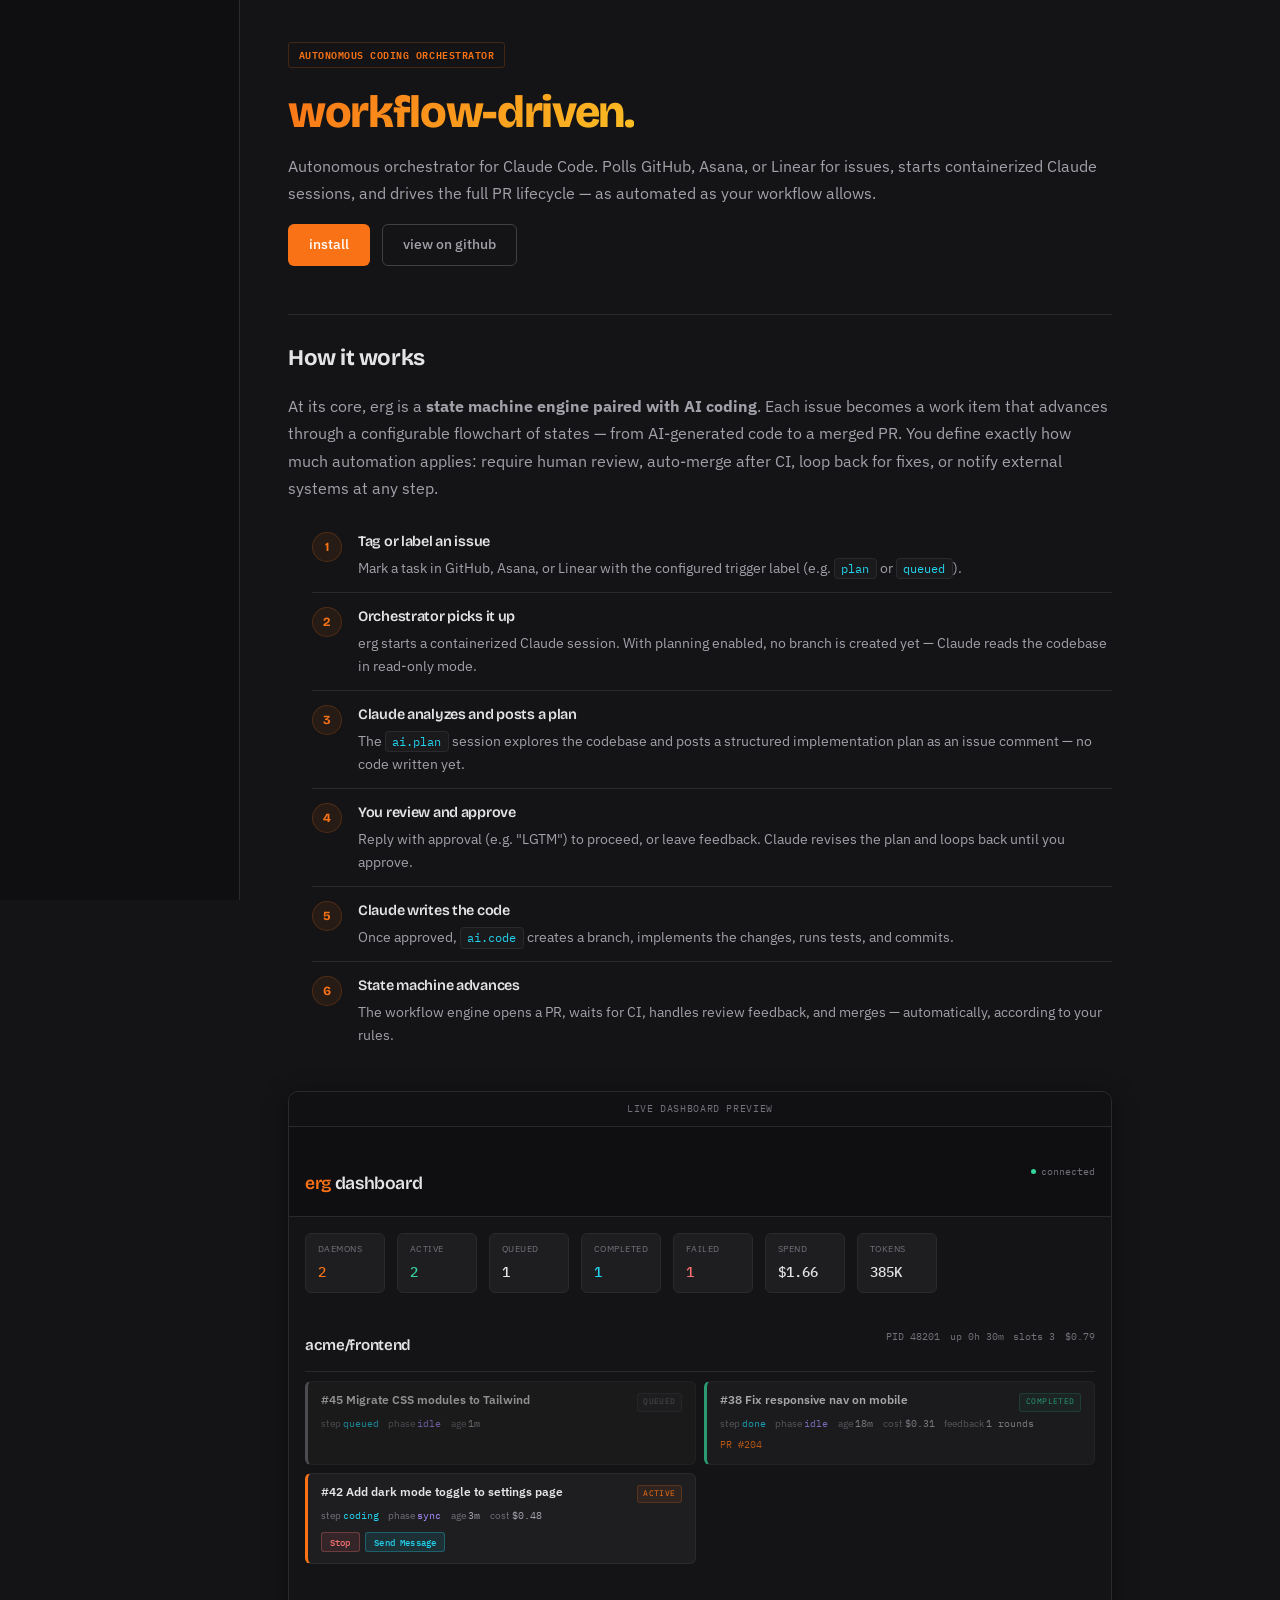
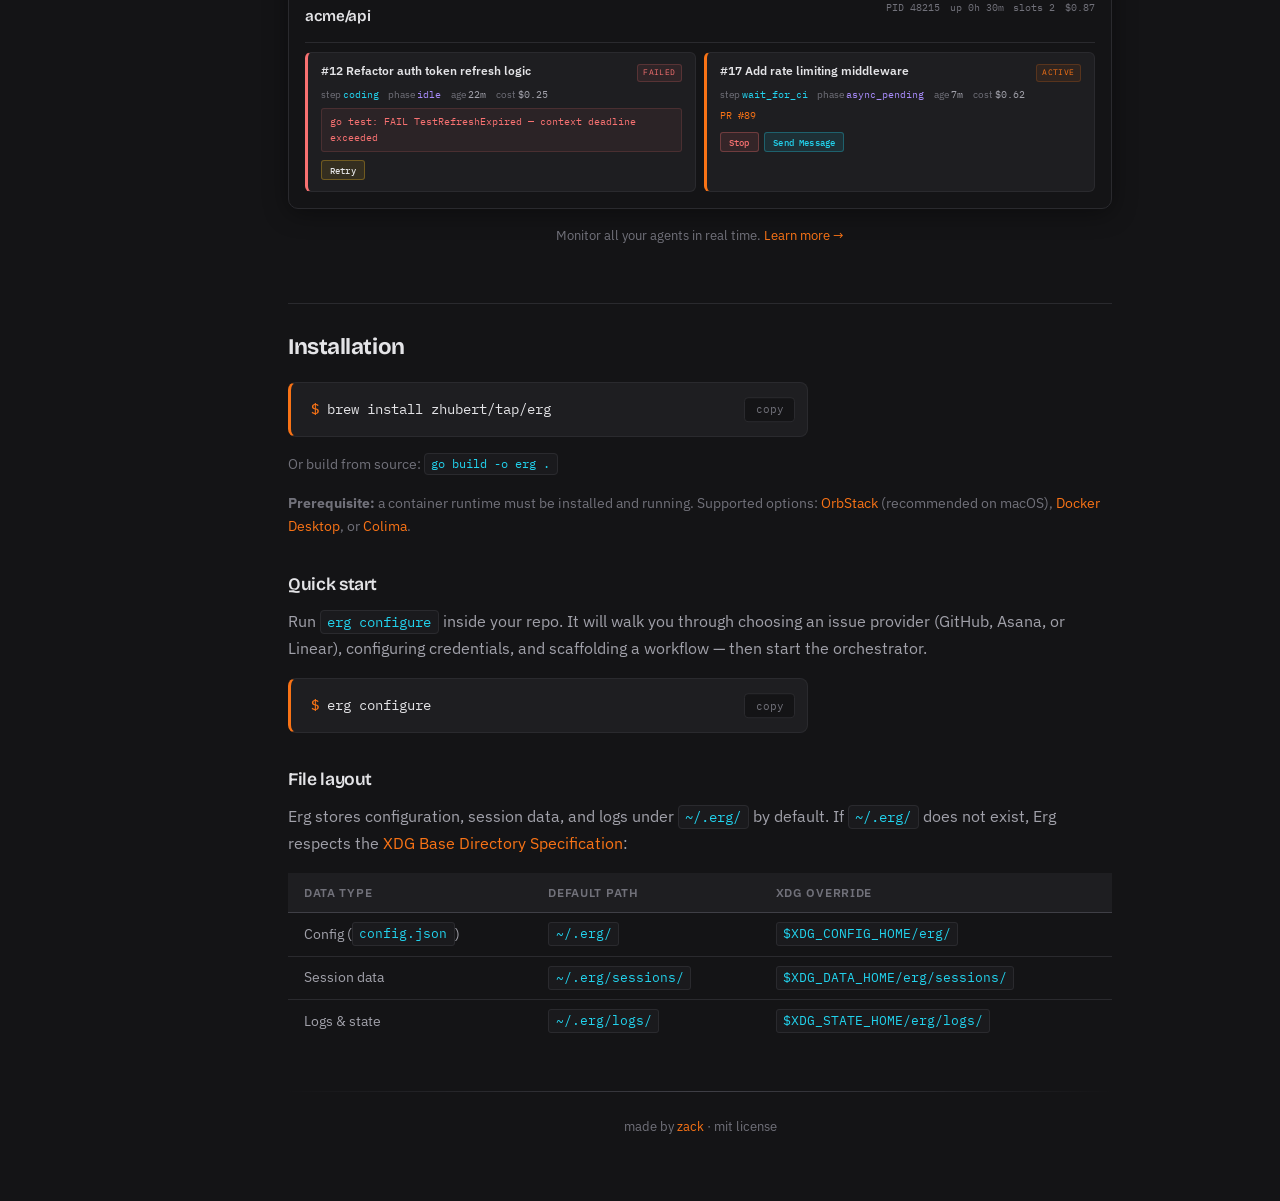
==== commit 9af0d86c: "docs: use "orchestrator" terminology in user-facing text (#346) * docs: use "orchestrator" terminolo" ====
--- a/docs/index.html
+++ b/docs/index.html
@@ -3,10 +3,10 @@
   <head>
     <meta charset="UTF-8" />
     <meta name="viewport" content="width=device-width, initial-scale=1.0" />
-    <title>erg - workflow-driven autonomous coding daemon for Claude Code</title>
+    <title>erg - workflow-driven autonomous coding orchestrator for Claude Code</title>
     <meta
       name="description"
-      content="erg — workflow-driven autonomous coding daemon for Claude Code."
+      content="erg — workflow-driven autonomous coding orchestrator for Claude Code."
     />
     <link rel="preconnect" href="https://fonts.googleapis.com" />
     <link rel="preconnect" href="https://fonts.gstatic.com" crossorigin />
@@ -1071,86 +1071,19 @@
     ></div>
 
     <div class="page">
-      <nav class="sidebar" id="sidebar">
-        <div class="sidebar-logo">
-          <a href="index.html">erg<span>.</span></a>
-        </div>
-        <ul class="sidebar-nav">
-          <li class="sidebar-section">
-            <span class="sidebar-section-title">Getting started</span>
-            <a href="#overview" class="sidebar-link">Overview</a>
-            <a href="#how-it-works" class="sidebar-link">How it works</a>
-            <a href="#install" class="sidebar-link">Installation</a>
-            <a href="#quickstart" class="sidebar-sublink">Quick start</a>
-            <a href="#file-layout" class="sidebar-sublink">File layout</a>
-          </li>
-          <li class="sidebar-section">
-            <span class="sidebar-section-title">Workflow</span>
-            <a href="workflow.html#workflow" class="sidebar-link">Configuration</a>
-            <a href="workflow.html#settings" class="sidebar-sublink">settings</a>
-            <a href="workflow.html#source-filter" class="sidebar-sublink">source.filter</a>
-            <a href="workflow.html#states" class="sidebar-link">State types</a>
-            <a href="workflow.html#state-task" class="sidebar-sublink">task</a>
-            <a href="workflow.html#state-wait" class="sidebar-sublink">wait</a>
-            <a href="workflow.html#state-choice" class="sidebar-sublink">choice</a>
-            <a href="workflow.html#state-pass" class="sidebar-sublink">pass</a>
-            <a href="workflow.html#state-template" class="sidebar-sublink">template</a>
-            <a href="workflow.html#templates" class="sidebar-link">Built-in templates</a>
-            <a href="workflow.html#tmpl-plan" class="sidebar-sublink">builtin:plan</a>
-            <a href="workflow.html#tmpl-code" class="sidebar-sublink">builtin:code</a>
-            <a href="workflow.html#tmpl-pr" class="sidebar-sublink">builtin:pr</a>
-            <a href="workflow.html#tmpl-ci" class="sidebar-sublink">builtin:ci</a>
-            <a href="workflow.html#tmpl-review" class="sidebar-sublink">builtin:review</a>
-            <a href="workflow.html#tmpl-merge" class="sidebar-sublink">builtin:merge</a>
-            <a href="workflow.html#tmpl-asana-move" class="sidebar-sublink">builtin:asana_move_section</a>
-            <a href="workflow.html#tmpl-linear-move" class="sidebar-sublink">builtin:linear_move_state</a>
-            <a href="workflow.html#tmpl-asana-await" class="sidebar-sublink">builtin:asana_await_section</a>
-            <a href="workflow.html#tmpl-linear-await" class="sidebar-sublink">builtin:linear_await_state</a>
-            <a href="workflow.html#error-handling" class="sidebar-link">Error handling</a>
-            <a href="workflow.html#hooks" class="sidebar-link">Hooks</a>
-          </li>
-          <li class="sidebar-section">
-            <span class="sidebar-section-title">Reference</span>
-            <a href="cli.html#cli" class="sidebar-link">CLI commands</a>
-            <a href="cli.html#cli-run" class="sidebar-sublink">erg run</a>
-            <a href="cli.html#cli-stats" class="sidebar-sublink">erg stats</a>
-            <a href="dashboard.html#dashboard" class="sidebar-link">Dashboard</a>
-            <a href="multi-repo.html#multi-repo" class="sidebar-link">Multi-repo</a>
-            <a href="multi-repo.html#services" class="sidebar-link">Brew services</a>
-            <a href="actions.html#actions" class="sidebar-link">Actions</a>
-            <a href="actions.html#actions-ai" class="sidebar-sublink">ai</a>
-            <a href="actions.html#actions-github" class="sidebar-sublink">github</a>
-            <a href="actions.html#actions-git" class="sidebar-sublink">git</a>
-            <a href="actions.html#actions-asana" class="sidebar-sublink">asana</a>
-            <a href="actions.html#actions-linear" class="sidebar-sublink">linear</a>
-            <a href="actions.html#actions-slack" class="sidebar-sublink">slack</a>
-            <a href="actions.html#actions-webhook" class="sidebar-sublink">webhook</a>
-            <a href="actions.html#actions-workflow" class="sidebar-sublink">workflow</a>
-            <a href="events.html#events" class="sidebar-link">Wait events</a>
-            <a href="events.html#events-pr" class="sidebar-sublink">pr</a>
-            <a href="events.html#events-ci" class="sidebar-sublink">ci</a>
-            <a href="events.html#events-plan" class="sidebar-sublink">plan</a>
-            <a href="events.html#events-asana" class="sidebar-sublink">asana</a>
-            <a href="events.html#events-linear" class="sidebar-sublink">linear</a>
-            <a href="events.html#events-gate" class="sidebar-sublink">gate</a>
-          </li>
-        </ul>
-        <div class="sidebar-footer">
-          <a href="https://github.com/zhubert/erg">GitHub</a>
-          <a href="https://github.com/zhubert/erg/issues">Issues</a>
-        </div>
-      </nav>
+      <nav class="sidebar" id="sidebar"></nav>
+      <script src="sidebar.js"></script>
 
       <!-- Content -->
       <main class="main">
         <!-- Overview -->
         <section id="overview">
-          <span class="hero-badge">autonomous coding daemon</span>
+          <span class="hero-badge">autonomous coding orchestrator</span>
           <p class="hero-tagline">
             <span class="hero-tagline-accent">workflow-driven.</span>
           </p>
           <p>
-            Autonomous daemon for Claude Code. Polls GitHub, Asana, or
+            Autonomous orchestrator for Claude Code. Polls GitHub, Asana, or
             Linear for issues, starts containerized Claude sessions, and drives
             the full PR lifecycle &mdash; as automated as your workflow allows.
           </p>
@@ -1185,7 +1118,7 @@
           </li>
           <li>
             <div class="step-body">
-              <h4>Daemon picks it up</h4>
+              <h4>Orchestrator picks it up</h4>
               <p>
                 erg starts a containerized Claude session. With planning
                 enabled, no branch is created yet — Claude reads the codebase in
@@ -1281,7 +1214,7 @@
         <p>
           Run <code>erg configure</code> inside your repo. It will walk you through
           choosing an issue provider (GitHub, Asana, or Linear), configuring
-          credentials, and scaffolding a workflow — then start the daemon.
+          credentials, and scaffolding a workflow — then start the orchestrator.
         </p>
         <div class="install-block">
           <span class="prompt-char">$</span>
@@ -1384,55 +1317,6 @@
         });
       }
 
-      function toggleSidebar() {
-        document.getElementById("sidebar").classList.toggle("open");
-        document.getElementById("sidebarOverlay").classList.toggle("open");
-      }
-
-      // Scroll spy for sidebar
-      (function () {
-        var links = document.querySelectorAll(".sidebar-link");
-        var sections = [];
-        links.forEach(function (link) {
-          var id = link.getAttribute("href");
-          if (id && id.startsWith("#")) {
-            var el = document.querySelector(id);
-            if (el) sections.push({ el: el, link: link });
-          }
-        });
-
-        function update() {
-          var scrollY = window.scrollY + 80;
-          var current = sections[0];
-          for (var i = 0; i < sections.length; i++) {
-            if (sections[i].el.offsetTop <= scrollY) {
-              current = sections[i];
-            }
-          }
-          links.forEach(function (l) {
-            l.classList.remove("active");
-          });
-          if (current) current.link.classList.add("active");
-        }
-
-        window.addEventListener("scroll", update, { passive: true });
-        update();
-      })();
-
-      // Close sidebar on link click (mobile)
-      document
-        .querySelectorAll(".sidebar-link, .sidebar-sublink")
-        .forEach(function (link) {
-          link.addEventListener("click", function () {
-            if (window.innerWidth <= 860) {
-              document.getElementById("sidebar").classList.remove("open");
-              document
-                .getElementById("sidebarOverlay")
-                .classList.remove("open");
-            }
-          });
-        });
-
       // Label param-table cells for responsive stacking
       document.querySelectorAll(".param-table").forEach(function (table) {
         var headers = Array.from(table.querySelectorAll("thead th")).map(
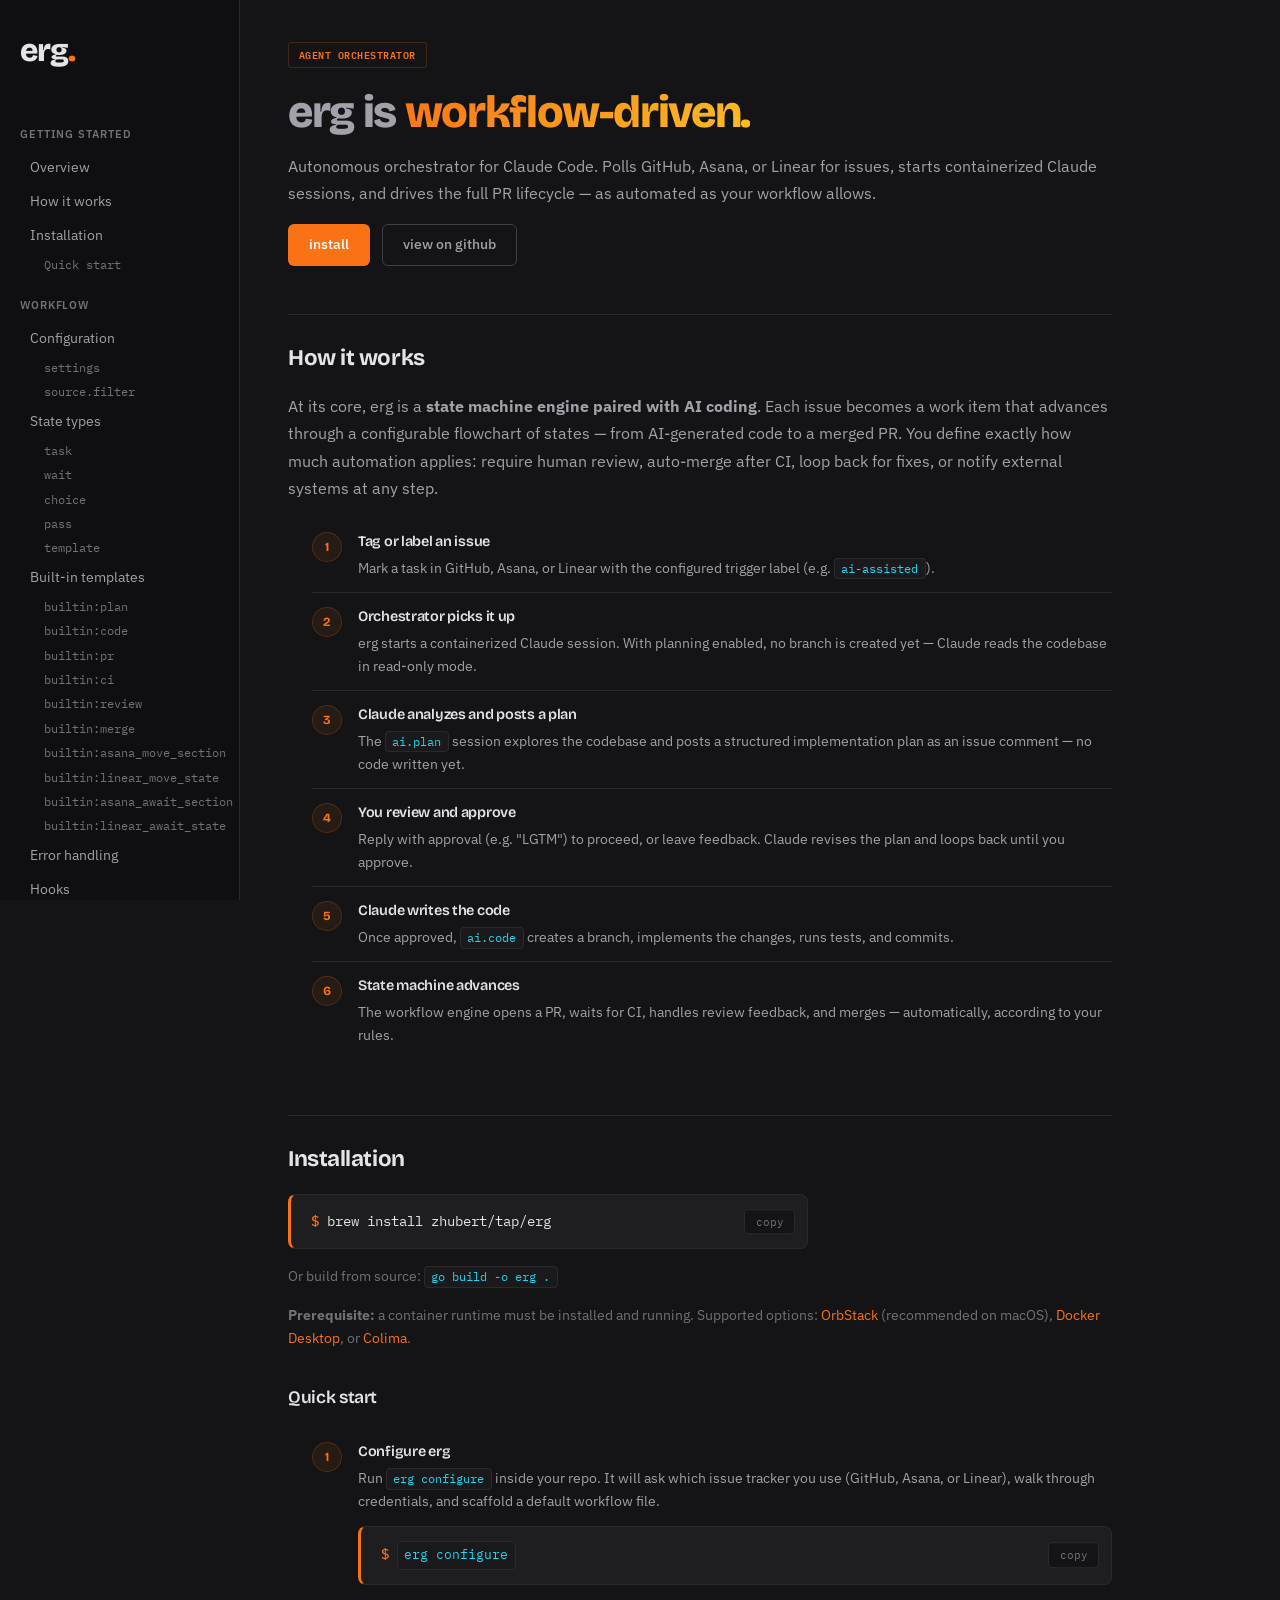
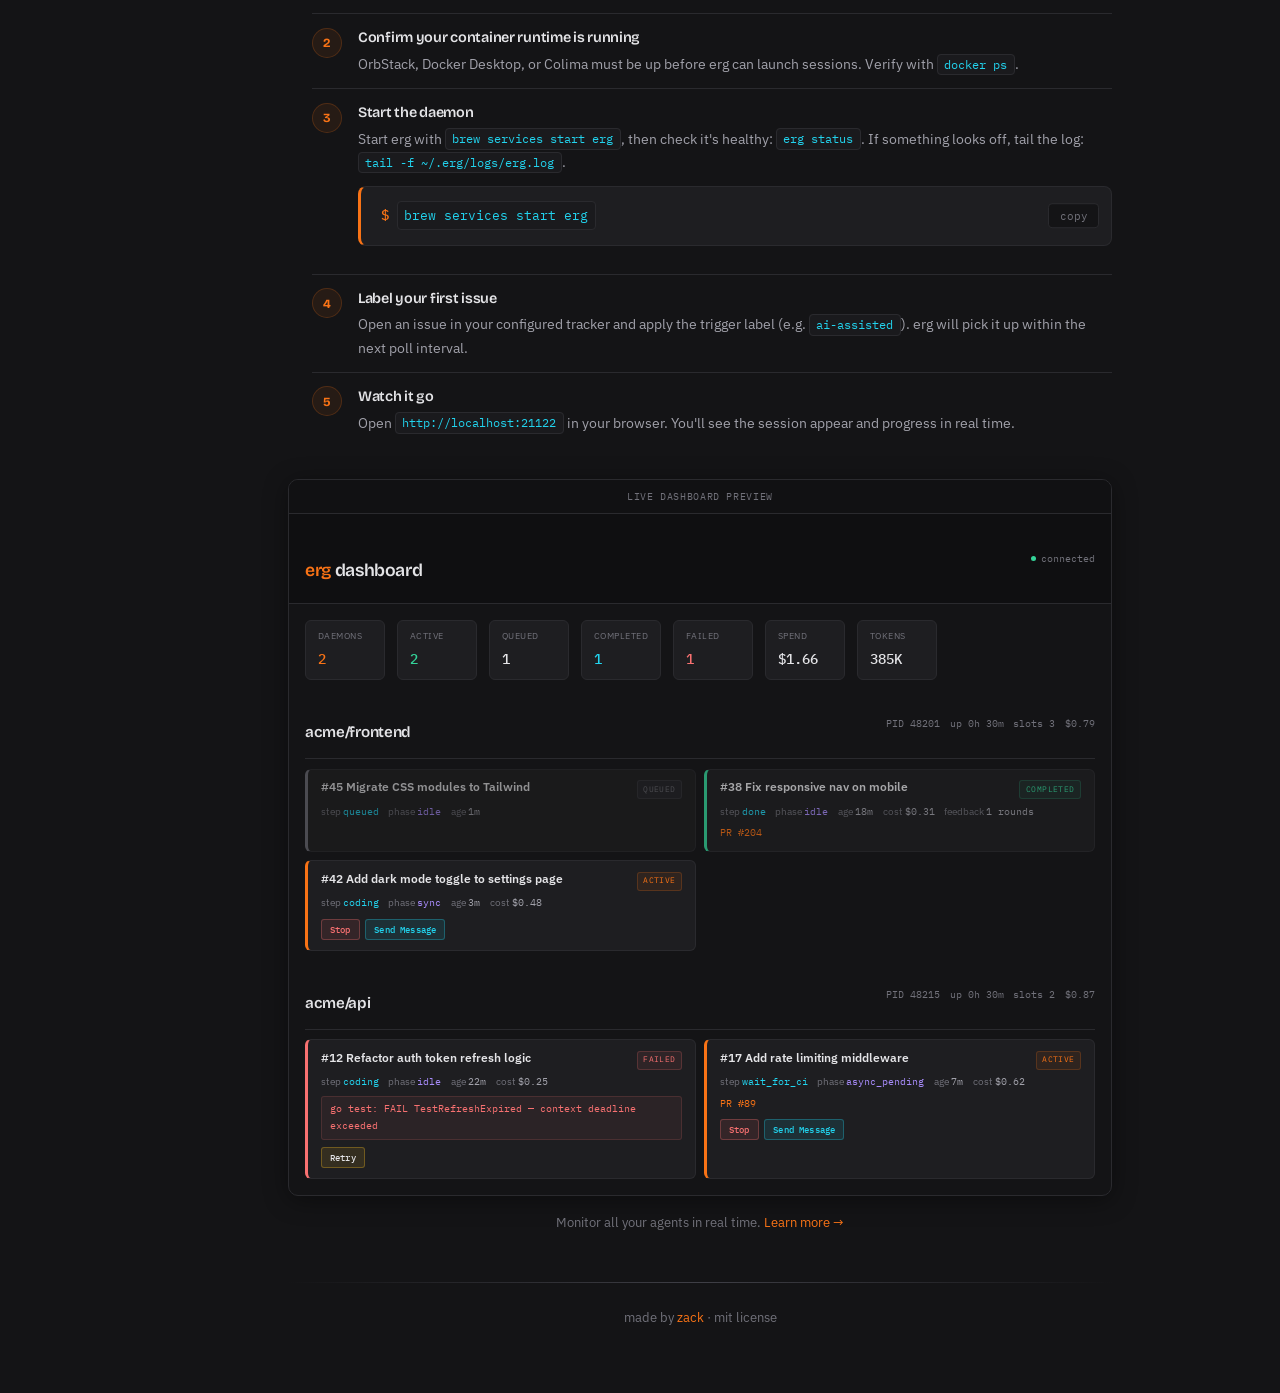
==== commit 90dcbd08: "feat(docs): rotate hero tagline through multiple phrases Replaces the static "workflow-driven." acce" ====
--- a/docs/index.html
+++ b/docs/index.html
@@ -3,10 +3,10 @@
   <head>
     <meta charset="UTF-8" />
     <meta name="viewport" content="width=device-width, initial-scale=1.0" />
-    <title>erg - workflow-driven autonomous coding orchestrator for Claude Code</title>
+    <title>erg - workflow-driven agent orchestrator for Claude Code</title>
     <meta
       name="description"
-      content="erg — workflow-driven autonomous coding orchestrator for Claude Code."
+      content="erg — workflow-driven agent orchestrator for Claude Code."
     />
     <link rel="preconnect" href="https://fonts.googleapis.com" />
     <link rel="preconnect" href="https://fonts.gstatic.com" crossorigin />
@@ -300,6 +300,7 @@
         -webkit-background-clip: text;
         -webkit-text-fill-color: transparent;
         background-clip: text;
+        transition: opacity 0.6s ease;
       }
 
       .hero-cta {
@@ -1078,9 +1079,9 @@
       <main class="main">
         <!-- Overview -->
         <section id="overview">
-          <span class="hero-badge">autonomous coding orchestrator</span>
+          <span class="hero-badge">agent orchestrator</span>
           <p class="hero-tagline">
-            <span class="hero-tagline-accent">workflow-driven.</span>
+            erg is <span class="hero-tagline-accent" id="rotating-tagline">workflow-driven.</span>
           </p>
           <p>
             Autonomous orchestrator for Claude Code. Polls GitHub, Asana, or
@@ -1112,7 +1113,7 @@
               <h4>Tag or label an issue</h4>
               <p>
                 Mark a task in GitHub, Asana, or Linear with the configured
-                trigger label (e.g. <code>plan</code> or <code>queued</code>).
+                trigger label (e.g. <code>ai-assisted</code>).
               </p>
             </div>
           </li>
@@ -1165,28 +1166,6 @@
           </li>
         </ol>
 
-        <!-- ============ LIVE DASHBOARD SIMULATION ============ -->
-        <div class="sim-wrap" style="margin: 2rem 0 2.5rem;">
-          <div class="sim-label">live dashboard preview</div>
-          <div class="sim-header">
-            <div class="sim-header-left">
-              <h3><span>erg</span> dashboard</h3>
-            </div>
-            <div class="sim-conn">
-              <div class="sim-conn-dot"></div>
-              <span>connected</span>
-            </div>
-          </div>
-          <div class="sim-body">
-            <div class="sim-summary" id="simSummary"></div>
-            <div id="simContent"></div>
-          </div>
-        </div>
-        <p style="font-size: 0.82rem; color: var(--text-dim); text-align: center; margin-top: -1.5rem; margin-bottom: 2rem;">
-          Monitor all your agents in real time. <a href="dashboard.html#dashboard">Learn more &rarr;</a>
-        </p>
-        <!-- ============ END SIMULATION ============ -->
-
         <!-- Installation -->
         <h2 id="install">Installation</h2>
         <div class="install-block">
@@ -1211,53 +1190,88 @@
         </p>
 
         <h3 id="quickstart">Quick start</h3>
-        <p>
-          Run <code>erg configure</code> inside your repo. It will walk you through
-          choosing an issue provider (GitHub, Asana, or Linear), configuring
-          credentials, and scaffolding a workflow — then start the orchestrator.
+        <ol class="steps-list">
+          <li>
+            <div class="step-body">
+              <h4>Configure erg</h4>
+              <p>
+                Run <code>erg configure</code> inside your repo. It will ask which
+                issue tracker you use (GitHub, Asana, or Linear), walk through
+                credentials, and scaffold a default workflow file.
+              </p>
+              <div class="install-block" style="margin-top: 0.75rem; max-width: 100%;">
+                <span class="prompt-char">$</span>
+                <code>erg configure</code>
+                <button class="copy-btn" onclick="copyCmd(this, 'erg configure')">copy</button>
+              </div>
+            </div>
+          </li>
+          <li>
+            <div class="step-body">
+              <h4>Confirm your container runtime is running</h4>
+              <p>
+                OrbStack, Docker Desktop, or Colima must be up before erg can
+                launch sessions. Verify with <code>docker ps</code>.
+              </p>
+            </div>
+          </li>
+          <li>
+            <div class="step-body">
+              <h4>Start the daemon</h4>
+              <p>
+                Start erg with <code>brew services start erg</code>, then check
+                it's healthy: <code>erg status</code>. If something looks off,
+                tail the log: <code>tail -f ~/.erg/logs/erg.log</code>.
+              </p>
+              <div class="install-block" style="margin-top: 0.75rem; max-width: 100%;">
+                <span class="prompt-char">$</span>
+                <code>brew services start erg</code>
+                <button class="copy-btn" onclick="copyCmd(this, 'brew services start erg')">copy</button>
+              </div>
+            </div>
+          </li>
+          <li>
+            <div class="step-body">
+              <h4>Label your first issue</h4>
+              <p>
+                Open an issue in your configured tracker and apply the trigger
+                label (e.g. <code>ai-assisted</code>). erg will pick it up within the
+                next poll interval.
+              </p>
+            </div>
+          </li>
+          <li>
+            <div class="step-body">
+              <h4>Watch it go</h4>
+              <p>
+                Open <code>http://localhost:21122</code> in your browser. You'll
+                see the session appear and progress in real time.
+              </p>
+            </div>
+          </li>
+        </ol>
+
+        <!-- ============ LIVE DASHBOARD SIMULATION ============ -->
+        <div class="sim-wrap" style="margin: 2rem 0 2.5rem;">
+          <div class="sim-label">live dashboard preview</div>
+          <div class="sim-header">
+            <div class="sim-header-left">
+              <h3><span>erg</span> dashboard</h3>
+            </div>
+            <div class="sim-conn">
+              <div class="sim-conn-dot"></div>
+              <span>connected</span>
+            </div>
+          </div>
+          <div class="sim-body">
+            <div class="sim-summary" id="simSummary"></div>
+            <div id="simContent"></div>
+          </div>
+        </div>
+        <p style="font-size: 0.82rem; color: var(--text-dim); text-align: center; margin-top: -1.5rem; margin-bottom: 2rem;">
+          Monitor all your agents in real time. <a href="dashboard.html#dashboard">Learn more &rarr;</a>
         </p>
-        <div class="install-block">
-          <span class="prompt-char">$</span>
-          <code>erg configure</code>
-          <button class="copy-btn" onclick="copyCmd(this, 'erg configure')">
-            copy
-          </button>
-        </div>
-
-
-        <h3 id="file-layout">File layout</h3>
-        <p>
-          Erg stores configuration, session data, and logs under
-          <code>~/.erg/</code> by default. If <code>~/.erg/</code>
-          does not exist, Erg respects the
-          <a href="https://specifications.freedesktop.org/basedir-spec/latest/">XDG Base Directory Specification</a>:
-        </p>
-        <table class="cli-table">
-          <thead>
-            <tr>
-              <th>Data type</th>
-              <th>Default path</th>
-              <th>XDG override</th>
-            </tr>
-          </thead>
-          <tbody>
-            <tr>
-              <td>Config (<code>config.json</code>)</td>
-              <td><code>~/.erg/</code></td>
-              <td><code>$XDG_CONFIG_HOME/erg/</code></td>
-            </tr>
-            <tr>
-              <td>Session data</td>
-              <td><code>~/.erg/sessions/</code></td>
-              <td><code>$XDG_DATA_HOME/erg/sessions/</code></td>
-            </tr>
-            <tr>
-              <td>Logs &amp; state</td>
-              <td><code>~/.erg/logs/</code></td>
-              <td><code>$XDG_STATE_HOME/erg/logs/</code></td>
-            </tr>
-          </tbody>
-        </table>
+        <!-- ============ END SIMULATION ============ -->
 
         <div
           style="
@@ -1332,6 +1346,29 @@
       });
     </script>
     <script src="sim-dashboard.js"></script>
+    <script>
+      (function () {
+        var taglines = [
+          "workflow-driven.",
+          "autonomously shipped.",
+          "issue to PR, automated.",
+          "relentlessly shipping.",
+          "your AI coworker.",
+          "always reviewing.",
+        ];
+        var el = document.getElementById("rotating-tagline");
+        if (!el) return;
+        var idx = 0;
+        setInterval(function () {
+          el.style.opacity = "0";
+          setTimeout(function () {
+            idx = (idx + 1) % taglines.length;
+            el.textContent = taglines[idx];
+            el.style.opacity = "1";
+          }, 600);
+        }, 3000);
+      })();
+    </script>
   </body>
 </html>
 
